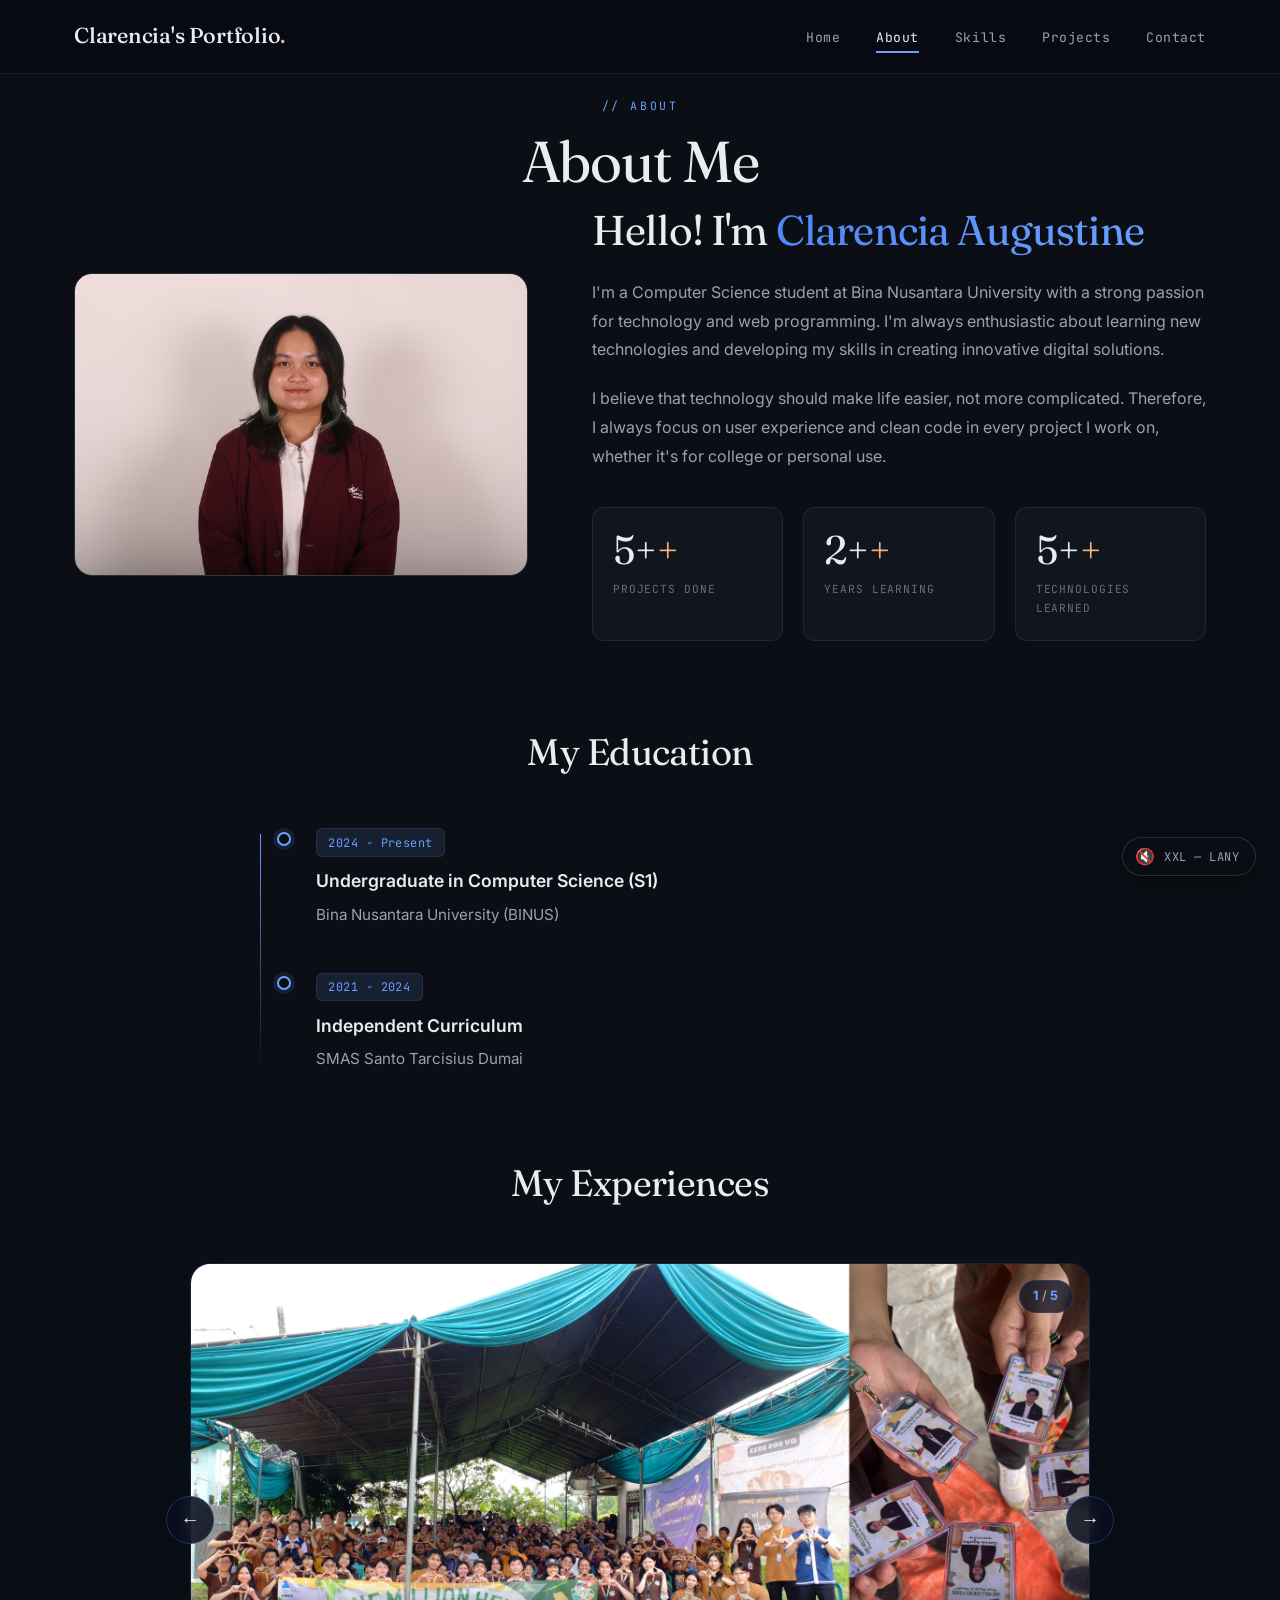
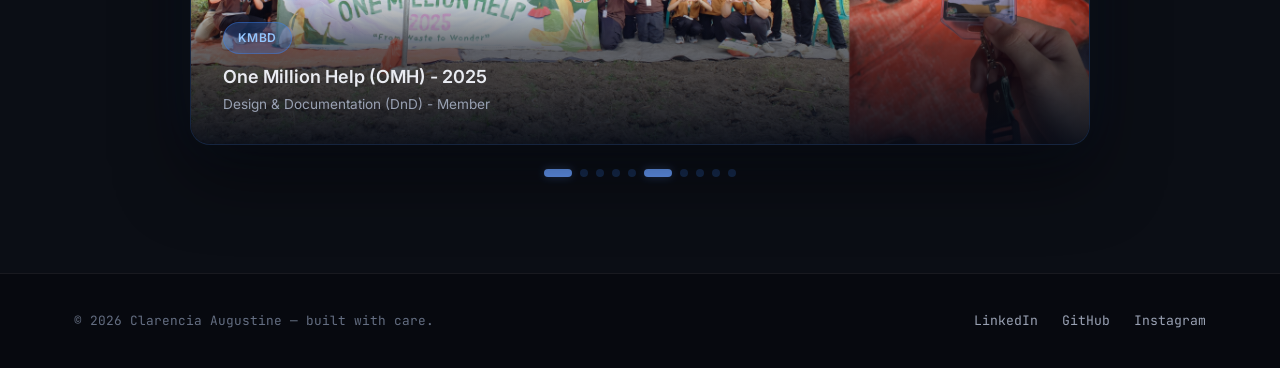
==== about.html @ 0fe4fe39 "first commit: portfolio Clarencia" ====
<!DOCTYPE html>
<html lang="id">
<head>
    <meta charset="UTF-8">
    <meta name="viewport" content="width=device-width, initial-scale=1.0">
    <link rel="preconnect" href="https://fonts.googleapis.com">
    <link rel="preconnect" href="https://fonts.gstatic.com" crossorigin>
    <link href="https://fonts.googleapis.com/css2?family=Fraunces:ital,opsz,wght@0,9..144,300..600;1,9..144,300..500&family=Inter:wght@300;400;500;600;700&family=JetBrains+Mono:wght@400;500;600&display=swap" rel="stylesheet">
    <title>About — Clarencia Augustine</title>
    <link rel="stylesheet" href="style.css">

    <style>
        /* ===== ABOUT HEADING FIX ===== */
        .about-heading {
            font-family: var(--font-display);
            font-weight: 400;
            font-size: clamp(1.4rem, 3vw, 2.2rem);
            letter-spacing: -0.02em;
            line-height: 1.2;
            margin-bottom: 1.5rem;
            color: var(--text-primary);
            white-space: nowrap;
        }
        .about-name-highlight {
            background: var(--gradient-1);
            -webkit-background-clip: text;
            background-clip: text;
            -webkit-text-fill-color: transparent;
        }

        /* ===== ORGANIZATION GALLERY SECTION ===== */
        .org-gallery-section {
            margin-top: 5rem;
        }

        .org-gallery-section .section-title {
            margin-bottom: 1rem;
        }

        .org-gallery-subtitle {
            text-align: center;
            color: var(--text-secondary);
            font-size: 1rem;
            margin-bottom: 3rem;
        }

        /* ===== CAROUSEL WRAPPER ===== */
        .carousel-wrapper {
            position: relative;
            max-width: 900px;
            margin: 0 auto;
        }

        /* ===== MAIN CAROUSEL ===== */
        .carousel-track-container {
            overflow: hidden;
            border-radius: 20px;
            position: relative;
            background: var(--bg-card);
            border: 1px solid rgba(59, 130, 246, 0.15);
            box-shadow: var(--shadow-lg), 0 0 60px rgba(59, 130, 246, 0.08);
        }

        .carousel-track {
            display: flex;
            transition: transform 0.5s cubic-bezier(0.4, 0, 0.2, 1);
            will-change: transform;
        }

        .carousel-slide {
            min-width: 100%;
            position: relative;
        }

        .carousel-slide img {
            width: 100%;
            height: 480px;
            object-fit: cover;
            display: block;
        }

        /* Overlay gradient bawah */
        .slide-overlay {
            position: absolute;
            bottom: 0;
            left: 0;
            right: 0;
            padding: 2.5rem 2rem 1.75rem;
            background: linear-gradient(to top, rgba(5, 10, 21, 0.95) 0%, rgba(5, 10, 21, 0.6) 60%, transparent 100%);
        }

        .slide-org-badge {
            display: inline-flex;
            align-items: center;
            gap: 0.4rem;
            padding: 0.3rem 0.9rem;
            border-radius: 20px;
            font-size: 0.75rem;
            font-weight: 600;
            letter-spacing: 0.05em;
            text-transform: uppercase;
            margin-bottom: 0.6rem;
        }

        .badge-kmbd    { background: rgba(59, 130, 246, 0.25); color: #93c5fd; border: 1px solid rgba(59, 130, 246, 0.4); }
        .badge-bncc    { background: rgba(139, 92, 246, 0.25); color: #c4b5fd; border: 1px solid rgba(139, 92, 246, 0.4); }
        .badge-intern  { background: rgba(16, 185, 129, 0.25); color: #6ee7b7; border: 1px solid rgba(16, 185, 129, 0.4); }

        .slide-caption {
            font-size: 1.125rem;
            font-weight: 600;
            color: var(--text-primary);
            margin: 0;
            line-height: 1.4;
        }

        .slide-caption-sub {
            font-size: 0.85rem;
            color: var(--text-secondary);
            margin-top: 0.25rem;
        }

        /* ===== CAROUSEL ARROWS ===== */
        .carousel-btn {
            position: absolute;
            top: 50%;
            transform: translateY(-50%);
            width: 48px;
            height: 48px;
            border-radius: 50%;
            background: rgba(10, 15, 30, 0.85);
            backdrop-filter: blur(8px);
            border: 1px solid rgba(59, 130, 246, 0.3);
            color: var(--text-primary);
            font-size: 1.2rem;
            cursor: pointer;
            z-index: 10;
            transition: all 0.3s ease;
            display: flex;
            align-items: center;
            justify-content: center;
        }

        .carousel-btn:hover {
            background: var(--accent);
            border-color: var(--accent);
            box-shadow: 0 0 20px var(--accent-glow);
            transform: translateY(-50%) scale(1.1);
        }

        .carousel-btn-prev { left: -24px; }
        .carousel-btn-next { right: -24px; }

        /* ===== COUNTER ===== */
        .carousel-counter {
            position: absolute;
            top: 1rem;
            right: 1rem;
            background: rgba(10, 15, 30, 0.75);
            backdrop-filter: blur(6px);
            border: 1px solid rgba(59, 130, 246, 0.2);
            border-radius: 20px;
            padding: 0.3rem 0.85rem;
            font-size: 0.8rem;
            color: var(--text-secondary);
            z-index: 5;
            font-weight: 500;
        }

        .carousel-counter span {
            color: var(--accent);
            font-weight: 700;
        }

        /* ===== DOTS ===== */
        .carousel-dots {
            display: flex;
            justify-content: center;
            gap: 0.5rem;
            margin-top: 1.5rem;
        }

        .carousel-dot {
            width: 8px;
            height: 8px;
            border-radius: 4px;
            background: rgba(59, 130, 246, 0.25);
            border: none;
            cursor: pointer;
            transition: all 0.3s ease;
        }

        .carousel-dot.active {
            width: 28px;
            background: var(--accent);
            box-shadow: 0 0 10px var(--accent-glow);
        }

        /* ===== THUMBNAIL STRIP ===== */
        .carousel-thumbs {
            display: flex;
            gap: 0.75rem;
            margin-top: 1.25rem;
            overflow-x: auto;
            padding-bottom: 0.5rem;
            scrollbar-width: none;
        }

        .carousel-thumbs::-webkit-scrollbar { display: none; }

        .carousel-thumb {
            flex-shrink: 0;
            width: 80px;
            height: 60px;
            border-radius: 8px;
            overflow: hidden;
            cursor: pointer;
            border: 2px solid transparent;
            transition: all 0.3s ease;
            opacity: 0.5;
        }

        .carousel-thumb img {
            width: 100%;
            height: 100%;
            object-fit: cover;
        }

        .carousel-thumb.active {
            border-color: var(--accent);
            opacity: 1;
            box-shadow: 0 0 12px var(--accent-glow);
        }

        .carousel-thumb:hover {
            opacity: 0.85;
            border-color: rgba(59, 130, 246, 0.5);
        }

        /* Placeholder saat foto belum ada */
        .photo-placeholder {
            width: 100%;
            height: 480px;
            background: var(--bg-card);
            display: flex;
            flex-direction: column;
            align-items: center;
            justify-content: center;
            gap: 1rem;
            color: var(--text-secondary);
        }

        .photo-placeholder-icon {
            font-size: 3rem;
            opacity: 0.4;
        }

        .photo-placeholder p {
            font-size: 0.9rem;
            opacity: 0.5;
        }

        .thumb-placeholder {
            width: 100%;
            height: 100%;
            background: var(--bg-darker);
            display: flex;
            align-items: center;
            justify-content: center;
            font-size: 1.2rem;
            color: var(--text-secondary);
            opacity: 0.5;
        }

        /* ===== RESPONSIVE ===== */
        @media (max-width: 768px) {
            .carousel-slide img,
            .photo-placeholder { height: 300px; }

            .carousel-btn-prev { left: 8px; }
            .carousel-btn-next { right: 8px; }

            .carousel-btn {
                width: 38px;
                height: 38px;
                font-size: 1rem;
            }

            .slide-caption { font-size: 1rem; }

            .carousel-thumb {
                width: 64px;
                height: 48px;
            }
        }

        @media (max-width: 480px) {
            .carousel-slide img,
            .photo-placeholder { height: 240px; }
        }
    </style>
</head>
<body>
    <!-- Navigation -->
    <nav class="navbar">
        <div class="nav-container">
            <div class="logo">
                <span class="logo-text">Clarencia's Portfolio</span>
            </div>
            <ul class="nav-menu">
                <li><a href="index.html" class="nav-link">Home</a></li>
                <li><a href="about.html" class="nav-link active">About</a></li>
                <li><a href="skills.html" class="nav-link">Skills</a></li>
                <li><a href="projects.html" class="nav-link">Projects</a></li>
                <li><a href="contact.html" class="nav-link">Contact</a></li>
            </ul>
            <div class="hamburger">
                <span></span>
                <span></span>
                <span></span>
            </div>
        </div>
    </nav>

    <!-- About Section -->
    <section class="about-section">
        <div class="container">
            <span class="eyebrow eyebrow-center">// about</span>
            <h1 class="page-title fade-in">About Me</h1>

            <div class="about-content">
                <div class="about-image-wrapper fade-in-left">
                    <div class="about-image">
                        <img src="Asset/Clarence.JPG" alt="Clarence Profile Photo" class="profile-photo">
                        <div class="image-glow"></div>
                    </div>
                </div>

                <div class="about-text fade-in-right">
                    <h2 class="about-heading">Hello! I'm <span class="about-name-highlight">Clarencia Augustine</span></h2>
                    <p>I'm a Computer Science student at Bina Nusantara University with a strong passion for technology and web programming.
                        I'm always enthusiastic about learning new technologies and developing my skills in creating innovative digital solutions.</p>

                    <p>I believe that technology should make life easier, not more complicated. Therefore, I always focus on user experience
                        and clean code in every project I work on, whether it's for college or personal use.</p>

                    <div class="about-stats">
                        <div class="stat-item">
                            <div class="stat-number">5+</div>
                            <div class="stat-label">Projects Done</div>
                        </div>
                        <div class="stat-item">
                            <div class="stat-number">2+</div>
                            <div class="stat-label">Years Learning</div>
                        </div>
                        <div class="stat-item">
                            <div class="stat-number">5+</div>
                            <div class="stat-label">Technologies Learned</div>
                        </div>
                    </div>
                </div>
            </div>

            <!-- Education Timeline -->
            <div class="timeline-section">
                <h2 class="section-title">My Education</h2>
                <div class="timeline">
                    <div class="timeline-item slide-up">
                        <div class="timeline-dot"></div>
                        <div class="timeline-content">
                            <span class="timeline-date">2024 - Present</span>
                            <h3>Undergraduate in Computer Science (S1)</h3>
                            <p>Bina Nusantara University (BINUS)</p>
                        </div>
                    </div>
                    <div class="timeline-item slide-up" style="animation-delay: 0.2s;">
                        <div class="timeline-dot"></div>
                        <div class="timeline-content">
                            <span class="timeline-date">2021 - 2024</span>
                            <h3>Independent Curriculum</h3>
                            <p>SMAS Santo Tarcisius Dumai</p>
                        </div>
                    </div>
                </div>
            </div>

            <!-- ===== ORGANIZATION GALLERY ===== -->
            <div class="org-gallery-section slide-up">
                <h2 class="section-title">My Experiences</h2>
                <p class="org-gallery-subtitle"></p>

                <div class="carousel-wrapper">
                    <!-- Main Carousel -->
                    <div class="carousel-track-container">
                        <!-- Counter -->
                        <div class="carousel-counter">
                            <span id="currentSlide">1</span> / <span id="totalSlides">6</span>
                        </div>

                        <div class="carousel-track" id="carouselTrack">

                            <!-- SLIDE 1 - KMBD -->
                            <div class="carousel-slide">
                                <img src="Asset/OMH.png" alt="KMBD - OMH 2025">
                                <div class="slide-overlay">
                                    <div class="slide-org-badge badge-kmbd">KMBD</div>
                                    <p class="slide-caption">One Million Help (OMH) - 2025</p>
                                    <p class="slide-caption-sub">Design & Documentation (DnD) - Member</p>
                                </div>
                            </div>

                            <!-- SLIDE 2 - KMBD -->
                            <div class="carousel-slide">
                                <img src="Asset/Makrab2026.png" alt="KMBD - Makrab 2026">
                                <div class="slide-overlay">
                                    <div class="slide-org-badge badge-kmbd">KMBD</div>
                                    <p class="slide-caption">Malam Keakraban - 2026</p>
                                    <p class="slide-caption-sub">Design & Documentation (DnD) - Member</p>
                                </div>
                            </div>

                            <!-- SLIDE 3 - KMBD -->
                            <div class="carousel-slide">
                                <img src="Asset/Yearbook.png" alt="Yearbook">
                                <div class="slide-overlay">
                                    <div class="slide-org-badge badge-kmbd">KMBD</div>
                                    <p class="slide-caption">Yearbook - 2025</p>
                                    <p class="slide-caption-sub">Design & Documentation (DnD) - Coordinator</p>
                                </div>
                            </div>

                            <!-- SLIDE 4 - BNCC -->
                            <div class="carousel-slide">
                                <img src="Asset/FreshmenPartner.png" alt="Freshmen Partner">
                                <div class="slide-overlay">
                                    <div class="slide-org-badge badge-bncc">BINUS</div>
                                    <p class="slide-caption">Freshmen Partner (FP)</p>
                                    <p class="slide-caption-sub">Sept 2025 - June 2026</p>
                                </div>
                            </div>

                            <!-- SLIDE 5 - Blu Ambassador -->
                            <div class="carousel-slide">
                                <img src="Asset/BluAmbassador.png" alt="Blu Ambassador">
                                <div class="slide-overlay">
                                    <div class="slide-org-badge badge-intern">Ambassador</div>
                                    <p class="slide-caption">Blu Ambassador</p>
                                    <p class="slide-caption-sub">Blu by BCA Digital</p>
                                </div>
                            </div>


                        </div><!-- end carousel-track -->
                    </div><!-- end carousel-track-container -->

                    <!-- Prev / Next buttons -->
                    <button class="carousel-btn carousel-btn-prev" id="prevBtn" aria-label="Previous">&#8592;</button>
                    <button class="carousel-btn carousel-btn-next" id="nextBtn" aria-label="Next">&#8594;</button>

                    <!-- Dots -->
                    <div class="carousel-dots" id="carouselDots"></div>


                </div>
            </div>
            <!-- end org-gallery-section -->

        </div>
    </section>

    <!-- Footer -->
    <footer class="footer">
        <div class="container">
            <p>&copy; 2026 Clarencia Augustine — built with care.</p>
            <div class="social-links">
                <a href="https://www.linkedin.com/in/clarenciaaugustine/" class="social-link">LinkedIn</a>
                <a href="https://github.com/ClarenciaAugustine-code" class="social-link">GitHub</a>
                <a href="https://www.instagram.com/clarenciaaugustinee/" class="social-link">Instagram</a>
            </div>
        </div>
    </footer>

    <script src="script.js"></script>
    <script>
    // ===== CAROUSEL =====
    (function() {
        const track       = document.getElementById('carouselTrack');
        const dotsEl      = document.getElementById('carouselDots');
        const prevBtn     = document.getElementById('prevBtn');
        const nextBtn     = document.getElementById('nextBtn');
        const currentEl   = document.getElementById('currentSlide');
        const totalEl     = document.getElementById('totalSlides');

        const slides      = track.querySelectorAll('.carousel-slide');
        const total       = slides.length;
        let current       = 0;
        let autoTimer     = null;

        totalEl.textContent = total;

        // Data thumbnail tidak dipakai lagi

        // Build dots
        slides.forEach((_, i) => {
            const dot = document.createElement('button');
            dot.className = 'carousel-dot' + (i === 0 ? ' active' : '');
            dot.setAttribute('aria-label', 'Slide ' + (i + 1));
            dot.addEventListener('click', () => goTo(i));
            dotsEl.appendChild(dot);
        });



        function goTo(index) {
            current = (index + total) % total;
            track.style.transform = `translateX(-${current * 100}%)`;
            currentEl.textContent  = current + 1;

            // Update dots
            dotsEl.querySelectorAll('.carousel-dot').forEach((d, i) => {
                d.classList.toggle('active', i === current);
            });

            // Scroll active thumb into view — tidak dipakai

            resetAuto();
        }

        function next() { goTo(current + 1); }
        function prev() { goTo(current - 1); }

        nextBtn.addEventListener('click', next);
        prevBtn.addEventListener('click', prev);

        // Auto-play setiap 4 detik
        function startAuto() { autoTimer = setInterval(next, 4000); }
        function resetAuto()  { clearInterval(autoTimer); startAuto(); }

        startAuto();

        // Pause saat hover
        track.closest('.carousel-track-container').addEventListener('mouseenter', () => clearInterval(autoTimer));
        track.closest('.carousel-track-container').addEventListener('mouseleave', startAuto);

        // Swipe support mobile
        let startX = 0;
        track.addEventListener('touchstart', e => { startX = e.touches[0].clientX; }, { passive: true });
        track.addEventListener('touchend',   e => {
            const diff = startX - e.changedTouches[0].clientX;
            if (Math.abs(diff) > 40) diff > 0 ? next() : prev();
        });

        // Keyboard
        document.addEventListener('keydown', e => {
            if (e.key === 'ArrowLeft')  prev();
            if (e.key === 'ArrowRight') next();
        });
    })();
    </script>
</body>
</html>
---- style.css ----
/* =====================================================================
   Clarencia Augustine — Portfolio
   Design language: Editorial Tech Minimalism
   - Display: Fraunces (serif, used with restraint)
   - Body:    Inter (clean grotesque)
   - Utility: JetBrains Mono (eyebrows, labels, code, figures)
   - Canvas:  deep near-black, hairline rules, azure accent + warm amber
   ===================================================================== */

/* ===== RESET & BASE ===== */
* { margin: 0; padding: 0; box-sizing: border-box; }

:root {
    /* --- legacy names kept so inline styles / JS keep working --- */
    --primary: #4D86F7;
    --primary-light: #6AA0FF;
    --primary-dark: #3D6FE0;
    --accent: #6AA0FF;
    --accent-glow: rgba(106, 160, 255, 0.30);
    --bg-dark: #0B0E15;
    --bg-darker: #07090F;
    --bg-card: #11151E;
    --bg-card-hover: #161C28;
    --text-primary: #EAECF2;
    --text-secondary: #99A1B3;
    --gradient-1: linear-gradient(135deg, #4D86F7 0%, #6AA0FF 100%);
    --gradient-2: linear-gradient(135deg, #0E1320 0%, #161C28 100%);
    --shadow-sm: 0 1px 2px rgba(0, 0, 0, 0.45);
    --shadow-md: 0 10px 30px rgba(0, 0, 0, 0.38);
    --shadow-lg: 0 28px 70px rgba(0, 0, 0, 0.50);
    --shadow-glow: 0 0 40px var(--accent-glow);

    /* --- new semantic tokens --- */
    --accent-strong: #4D86F7;
    --accent-soft: rgba(106, 160, 255, 0.12);
    --warm: #F6B07A;
    --warm-strong: #FF9E64;
    --line: rgba(255, 255, 255, 0.07);
    --line-strong: rgba(255, 255, 255, 0.13);
    --text-faint: #646E82;

    --font-display: 'Fraunces', Georgia, 'Times New Roman', serif;
    --font-body: 'Inter', system-ui, -apple-system, sans-serif;
    --font-mono: 'JetBrains Mono', 'SFMono-Regular', ui-monospace, monospace;

    --maxw: 1180px;
}

html { scroll-behavior: smooth; }

body {
    font-family: var(--font-body);
    background-color: var(--bg-dark);
    color: var(--text-primary);
    line-height: 1.7;
    overflow-x: hidden;
    -webkit-font-smoothing: antialiased;
    text-rendering: optimizeLegibility;
}

::selection { background: rgba(106, 160, 255, 0.28); color: #fff; }

.container {
    max-width: var(--maxw);
    margin: 0 auto;
    padding: 0 24px;
}

a { color: inherit; }

/* keep all main sections above the ambient hero grid */
.hero, .quick-about, .about-section, .skills-section,
.projects-section, .contact-section, .footer { position: relative; z-index: 1; }

/* ===== SHARED TYPE TREATMENTS ===== */
.eyebrow {
    font-family: var(--font-mono);
    font-size: 0.72rem;
    letter-spacing: 0.22em;
    text-transform: uppercase;
    color: var(--accent);
    margin-bottom: 1rem;
    display: block;
}
.eyebrow-center { text-align: center; }

.serif-italic { font-family: var(--font-display); font-style: italic; font-weight: 400; }

/* ===== NAVIGATION ===== */
.navbar {
    position: fixed;
    top: 0;
    width: 100%;
    background: rgba(8, 11, 18, 0.72);
    backdrop-filter: blur(14px) saturate(140%);
    -webkit-backdrop-filter: blur(14px) saturate(140%);
    border-bottom: 1px solid var(--line);
    z-index: 1000;
    transition: background 0.35s ease, border-color 0.35s ease;
}
.navbar.scrolled {
    background: rgba(8, 11, 18, 0.92);
    border-bottom-color: var(--line-strong);
}

.nav-container {
    max-width: var(--maxw);
    margin: 0 auto;
    padding: 1.15rem 24px;
    display: flex;
    justify-content: space-between;
    align-items: center;
}

.logo-text {
    font-family: var(--font-display);
    font-size: 1.35rem;
    font-weight: 500;
    letter-spacing: -0.01em;
    color: var(--text-primary);
    -webkit-text-fill-color: var(--text-primary);
}
.logo-text::after {
    content: '.';
    color: var(--warm);
    -webkit-text-fill-color: var(--warm);
}

.nav-menu {
    display: flex;
    gap: 2.25rem;
    list-style: none;
}

.nav-link {
    font-family: var(--font-mono);
    font-size: 0.82rem;
    letter-spacing: 0.04em;
    color: var(--text-secondary);
    text-decoration: none;
    transition: color 0.25s ease;
    position: relative;
    padding: 0.4rem 0;
}
.nav-link::after {
    content: '';
    position: absolute;
    bottom: 0;
    left: 0;
    width: 0;
    height: 1.5px;
    background: var(--accent);
    transition: width 0.3s ease;
}
.nav-link:hover, .nav-link.active { color: var(--text-primary); }
.nav-link:hover::after, .nav-link.active::after { width: 100%; }

.hamburger {
    display: none;
    flex-direction: column;
    cursor: pointer;
    gap: 5px;
    padding: 4px;
}
.hamburger span {
    width: 24px;
    height: 2px;
    background: var(--text-primary);
    border-radius: 2px;
    transition: all 0.3s ease;
}
.hamburger.active span:nth-child(1) { transform: translateY(7px) rotate(45deg); }
.hamburger.active span:nth-child(2) { opacity: 0; }
.hamburger.active span:nth-child(3) { transform: translateY(-7px) rotate(-45deg); }

/* ===== HERO ===== */
.hero {
    min-height: 100vh;
    display: flex;
    align-items: center;
    overflow: hidden;
    padding: 130px 24px 70px;
    background:
        radial-gradient(900px 520px at 78% -8%, rgba(106, 160, 255, 0.12), transparent 60%),
        radial-gradient(700px 460px at 8% 110%, rgba(255, 158, 100, 0.06), transparent 60%),
        var(--bg-dark);
}
/* faint blueprint grid behind hero content */
.hero::before {
    content: '';
    position: absolute;
    inset: 0;
    background-image:
        linear-gradient(var(--line) 1px, transparent 1px),
        linear-gradient(90deg, var(--line) 1px, transparent 1px);
    background-size: 58px 58px;
    -webkit-mask-image: radial-gradient(125% 85% at 50% 0%, #000 0%, transparent 72%);
    mask-image: radial-gradient(125% 85% at 50% 0%, #000 0%, transparent 72%);
    opacity: 0.65;
    z-index: 0;
}

.hero-container {
    max-width: var(--maxw);
    margin: 0 auto;
    display: grid;
    grid-template-columns: 1.05fr 0.95fr;
    gap: 4.5rem;
    align-items: center;
    position: relative;
    z-index: 2;
    width: 100%;
}

.hero-title {
    font-family: var(--font-display);
    font-optical-sizing: auto;
    font-size: clamp(3rem, 7.5vw, 5.6rem);
    font-weight: 400;
    line-height: 0.98;
    letter-spacing: -0.025em;
    margin-bottom: 1.25rem;
}

/* legacy gradient text kept for other pages (about heading) */
.gradient-text {
    background: var(--gradient-1);
    -webkit-background-clip: text;
    background-clip: text;
    -webkit-text-fill-color: transparent;
}

.hero-role {
    font-family: var(--font-mono);
    font-size: clamp(0.95rem, 2vw, 1.15rem);
    color: var(--text-primary);
    margin-bottom: 1.5rem;
    min-height: 1.6em;
}
.hero-role .prompt { color: var(--accent); margin-right: 0.5rem; }
.hero-role .typed { border-right: 2px solid var(--warm); padding-right: 3px; }

.hero-subtitle {
    font-size: 1.1rem;
    color: var(--text-secondary);
    margin-bottom: 2.25rem;
    max-width: 46ch;
    line-height: 1.7;
}

.hero-buttons { display: flex; gap: 1rem; flex-wrap: wrap; }

/* ===== BUTTONS ===== */
.btn {
    font-family: var(--font-body);
    font-size: 0.92rem;
    padding: 0.85rem 1.6rem;
    border-radius: 10px;
    text-decoration: none;
    font-weight: 600;
    letter-spacing: 0.01em;
    transition: transform 0.25s ease, box-shadow 0.25s ease, background 0.25s ease, border-color 0.25s ease;
    display: inline-flex;
    align-items: center;
    gap: 0.55rem;
    cursor: pointer;
    border: 1px solid transparent;
    line-height: 1;
}
.btn-primary {
    background: var(--accent);
    color: #071120;
    box-shadow: 0 10px 30px -8px var(--accent-glow);
}
.btn-primary:hover {
    transform: translateY(-2px);
    box-shadow: 0 16px 40px -8px var(--accent-glow);
    background: var(--primary-light);
}
.btn-secondary {
    background: transparent;
    color: var(--text-primary);
    border-color: var(--line-strong);
}
.btn-secondary:hover {
    border-color: var(--accent);
    background: var(--accent-soft);
    transform: translateY(-2px);
}

/* ===== HERO CODE CARD ===== */
.hero-image { position: relative; }

.floating-card {
    background: linear-gradient(180deg, #10141D 0%, #0C0F17 100%);
    border: 1px solid var(--line-strong);
    border-radius: 16px;
    padding: 0;
    box-shadow: var(--shadow-lg);
    position: relative;
    overflow: hidden;
}
.card-glow {
    position: absolute;
    top: -40%;
    right: -30%;
    width: 120%;
    height: 120%;
    background: radial-gradient(circle at 30% 25%, rgba(106, 160, 255, 0.18), transparent 60%);
    z-index: 0;
    pointer-events: none;
}

/* window chrome */
.code-window-bar {
    display: flex;
    align-items: center;
    gap: 0.5rem;
    padding: 0.9rem 1.15rem;
    border-bottom: 1px solid var(--line);
    position: relative;
    z-index: 2;
}
.code-dots { display: flex; gap: 0.45rem; }
.code-dots span {
    width: 11px; height: 11px; border-radius: 50%;
    background: var(--line-strong);
}
.code-dots span:nth-child(1) { background: #FF5F57; opacity: 0.85; }
.code-dots span:nth-child(2) { background: #FEBC2E; opacity: 0.85; }
.code-dots span:nth-child(3) { background: #28C840; opacity: 0.85; }
.code-filename {
    font-family: var(--font-mono);
    font-size: 0.74rem;
    color: var(--text-faint);
    margin-left: 0.4rem;
}

.code-snippet {
    font-family: var(--font-mono);
    font-size: 0.86rem;
    line-height: 1.95;
    position: relative;
    z-index: 2;
    padding: 1.4rem 1.5rem 1.6rem;
    counter-reset: line;
}
.code-line { margin: 0; white-space: pre-wrap; }
.code-keyword  { color: #C792EA; }
.code-property { color: var(--accent); }
.code-string   { color: var(--warm); }
.code-punc     { color: var(--text-faint); }

/* background animation particles retired in favour of the grid */
.bg-animation { display: none; }

/* ===== SECTION HEADINGS ===== */
.quick-about, .about-section, .skills-section,
.projects-section, .contact-section { padding: 96px 24px; }

.page-title {
    font-family: var(--font-display);
    font-weight: 400;
    font-size: clamp(2.4rem, 5.5vw, 3.6rem);
    letter-spacing: -0.02em;
    line-height: 1.05;
    text-align: center;
    margin-bottom: 0.85rem;
}

.page-subtitle {
    text-align: center;
    color: var(--text-secondary);
    font-size: 1.05rem;
    margin-bottom: 3.5rem;
    max-width: 52ch;
    margin-left: auto;
    margin-right: auto;
}

.section-title {
    font-family: var(--font-display);
    font-weight: 400;
    font-size: clamp(1.7rem, 3.5vw, 2.3rem);
    letter-spacing: -0.015em;
    text-align: center;
    margin-bottom: 2.75rem;
}

/* ===== QUICK ABOUT CARDS ===== */
.about-grid {
    display: grid;
    grid-template-columns: repeat(auto-fit, minmax(280px, 1fr));
    gap: 1.5rem;
    margin-top: 2.5rem;
}
.about-card {
    background: var(--bg-card);
    padding: 2.25rem 2rem;
    border-radius: 14px;
    transition: transform 0.3s ease, border-color 0.3s ease, background 0.3s ease;
    border: 1px solid var(--line);
    position: relative;
}
.about-card::before {
    content: '';
    position: absolute;
    inset: 0;
    border-radius: 14px;
    padding: 1px;
    background: linear-gradient(180deg, rgba(106,160,255,0.4), transparent 55%);
    -webkit-mask: linear-gradient(#000 0 0) content-box, linear-gradient(#000 0 0);
    -webkit-mask-composite: xor;
    mask-composite: exclude;
    opacity: 0;
    transition: opacity 0.3s ease;
    pointer-events: none;
}
.about-card:hover {
    transform: translateY(-6px);
    background: var(--bg-card-hover);
    border-color: transparent;
}
.about-card:hover::before { opacity: 1; }
.card-icon { font-size: 1.85rem; margin-bottom: 1.1rem; opacity: 0.92; }
.about-card h3 {
    font-size: 1.18rem;
    font-weight: 600;
    letter-spacing: -0.01em;
    margin-bottom: 0.65rem;
    color: var(--text-primary);
}
.about-card p { color: var(--text-secondary); line-height: 1.65; font-size: 0.95rem; }

/* ===== ABOUT CONTENT ===== */
.about-content {
    display: grid;
    grid-template-columns: 0.85fr 1.15fr;
    gap: 4rem;
    align-items: center;
    margin-bottom: 5rem;
    margin-top: 1rem;
}
.about-image-wrapper { position: relative; }
.about-image { position: relative; border-radius: 18px; overflow: hidden; }
.profile-photo {
    width: 100%;
    height: 100%;
    object-fit: cover;
    border-radius: 18px;
    border: 1px solid var(--line-strong);
    box-shadow: var(--shadow-lg);
    transition: transform 0.4s ease;
    display: block;
}
.profile-photo:hover { transform: scale(1.03); }
.image-placeholder {
    background: var(--bg-card);
    aspect-ratio: 4/5;
    display: flex; align-items: center; justify-content: center;
    border-radius: 18px;
    border: 1px solid var(--line-strong);
}
.avatar-icon { font-size: 7rem; }
.image-glow {
    position: absolute;
    top: 50%; left: 50%;
    transform: translate(-50%, -50%);
    width: 115%; height: 115%;
    background: radial-gradient(circle, var(--accent-glow) 0%, transparent 68%);
    z-index: -1;
    animation: pulse 4s ease-in-out infinite;
}
.about-text h2 {
    font-family: var(--font-display);
    font-weight: 400;
    font-size: clamp(1.8rem, 4vw, 2.6rem);
    letter-spacing: -0.02em;
    line-height: 1.1;
    margin-bottom: 1.5rem;
}
.about-text p {
    color: var(--text-secondary);
    margin-bottom: 1.25rem;
    line-height: 1.8;
}

.about-stats {
    display: grid;
    grid-template-columns: repeat(3, 1fr);
    gap: 1.25rem;
    margin-top: 2.25rem;
}
.stat-item {
    text-align: left;
    padding: 1.4rem 1.25rem;
    background: var(--bg-card);
    border-radius: 12px;
    border: 1px solid var(--line);
    transition: transform 0.3s ease, border-color 0.3s ease;
}
.stat-item:hover { border-color: var(--line-strong); transform: translateY(-4px); }
.stat-number {
    font-family: var(--font-display);
    font-size: clamp(1.9rem, 4vw, 2.5rem);
    font-weight: 400;
    line-height: 1;
    color: var(--text-primary);
    -webkit-text-fill-color: var(--text-primary);
    background: none;
}
.stat-number::after { content: '+'; color: var(--warm); -webkit-text-fill-color: var(--warm); }
.stat-label {
    font-family: var(--font-mono);
    color: var(--text-faint);
    font-size: 0.7rem;
    letter-spacing: 0.08em;
    text-transform: uppercase;
    margin-top: 0.6rem;
}

/* ===== TIMELINE ===== */
.timeline-section { margin-top: 5rem; }
.timeline {
    position: relative;
    max-width: 760px;
    margin: 0 auto;
    padding-left: 1.5rem;
}
.timeline::before {
    content: '';
    position: absolute;
    left: 0; top: 6px;
    height: calc(100% - 6px);
    width: 1px;
    background: linear-gradient(180deg, var(--accent), transparent);
}
.timeline-item { position: relative; margin-bottom: 2.75rem; padding-left: 2rem; }
.timeline-item:last-child { margin-bottom: 0; }
.timeline-dot {
    position: absolute;
    left: -0.45rem; top: 4px;
    width: 0.9rem; height: 0.9rem;
    background: var(--bg-dark);
    border: 2px solid var(--accent);
    border-radius: 50%;
    box-shadow: 0 0 0 4px rgba(106,160,255,0.12);
}
.timeline-date {
    display: inline-block;
    font-family: var(--font-mono);
    font-size: 0.74rem;
    letter-spacing: 0.04em;
    padding: 0.2rem 0.7rem;
    background: var(--accent-soft);
    border: 1px solid var(--line);
    border-radius: 6px;
    color: var(--accent);
    margin-bottom: 0.6rem;
}
.timeline-content h3 { font-size: 1.1rem; font-weight: 600; margin-bottom: 0.35rem; }
.timeline-content p { color: var(--text-secondary); font-size: 0.95rem; }

/* ===== SKILLS ===== */
.skills-grid {
    display: grid;
    grid-template-columns: repeat(auto-fit, minmax(320px, 1fr));
    gap: 1.5rem;
}
.skill-category {
    background: var(--bg-card);
    padding: 2.25rem;
    border-radius: 16px;
    border: 1px solid var(--line);
    transition: transform 0.3s ease, border-color 0.3s ease;
}
.skill-category:hover { border-color: var(--line-strong); transform: translateY(-5px); }
.category-icon { font-size: 1.9rem; margin-bottom: 0.9rem; }
.skill-category h2 {
    font-size: 1.25rem;
    font-weight: 600;
    letter-spacing: -0.01em;
    margin-bottom: 1.75rem;
}
.skills-list { display: flex; flex-direction: column; gap: 1.4rem; }
.skill-item { margin-bottom: 0; }
.skill-info { display: flex; justify-content: space-between; margin-bottom: 0.55rem; align-items: baseline; }
.skill-name { font-weight: 500; font-size: 0.95rem; }
.skill-percent { font-family: var(--font-mono); color: var(--accent); font-size: 0.8rem; }
.skill-bar {
    height: 6px;
    background: rgba(255,255,255,0.05);
    border-radius: 10px;
    overflow: hidden;
}
.skill-progress {
    height: 100%;
    background: linear-gradient(90deg, var(--accent-strong), var(--accent));
    border-radius: 10px;
    transform-origin: left;
}

/* ===== TOOLS ===== */
.tools { margin-top: 5rem; }
.tools-icons {
    display: flex;
    flex-wrap: wrap;
    justify-content: center;
    gap: 1.25rem;
}
.tools-icon { flex: 0 0 auto; }
.icon-wrapper {
    width: 116px; height: 116px;
    background: var(--bg-card);
    border: 1px solid var(--line);
    border-radius: 16px;
    display: flex;
    flex-direction: column;
    align-items: center;
    justify-content: center;
    gap: 0.6rem;
    padding: 1rem;
    transition: transform 0.3s ease, border-color 0.3s ease, background 0.3s ease;
    cursor: default;
}
.icon-wrapper:hover {
    border-color: var(--line-strong);
    background: var(--bg-card-hover);
    transform: translateY(-6px);
}
.tools-logo { width: 44px; height: 44px; object-fit: contain; transition: transform 0.3s ease; }
.icon-wrapper:hover .tools-logo { transform: scale(1.08); }
.tools-name { font-family: var(--font-mono); font-size: 0.74rem; color: var(--text-secondary); text-align: center; }

/* ===== PROJECTS ===== */
.project-filters {
    display: flex;
    justify-content: center;
    gap: 0.6rem;
    margin-bottom: 3rem;
    flex-wrap: wrap;
}
.filter-btn {
    font-family: var(--font-mono);
    font-size: 0.8rem;
    letter-spacing: 0.03em;
    padding: 0.6rem 1.2rem;
    background: transparent;
    border: 1px solid var(--line-strong);
    color: var(--text-secondary);
    border-radius: 8px;
    cursor: pointer;
    transition: all 0.25s ease;
}
.filter-btn:hover { color: var(--text-primary); border-color: var(--accent); }
.filter-btn.active {
    background: var(--accent);
    color: #071120;
    border-color: var(--accent);
}

.projects-grid {
    display: grid;
    grid-template-columns: repeat(auto-fill, minmax(330px, 1fr));
    gap: 1.75rem;
}
.project-card {
    background: var(--bg-card);
    border-radius: 16px;
    overflow: hidden;
    border: 1px solid var(--line);
    transition: transform 0.35s ease, border-color 0.35s ease, box-shadow 0.35s ease;
    animation: fadeIn 0.5s ease-out forwards;
}
.project-card.hide { display: none; }
.project-card:hover {
    transform: translateY(-8px);
    border-color: var(--line-strong);
    box-shadow: var(--shadow-md);
}
.project-image { position: relative; height: 230px; overflow: hidden; }
.project-image img { transition: transform 0.5s ease; }
.project-card:hover .project-image img { transform: scale(1.05); }
.project-placeholder {
    width: 100%; height: 100%;
    background: var(--gradient-2);
    display: flex; align-items: center; justify-content: center;
}
.project-icon { font-size: 3.25rem; opacity: 0.8; }
.project-overlay {
    position: absolute;
    inset: 0;
    background: linear-gradient(180deg, rgba(7,9,15,0.15), rgba(7,9,15,0.82));
    display: flex;
    align-items: flex-end;
    justify-content: flex-start;
    padding: 1.5rem;
    opacity: 0;
    transition: opacity 0.35s ease;
}
.project-card:hover .project-overlay { opacity: 1; }
.project-link {
    font-family: var(--font-mono);
    color: #fff;
    text-decoration: none;
    font-weight: 500;
    font-size: 0.9rem;
    border-bottom: 1.5px solid var(--accent);
    padding-bottom: 2px;
}
.project-content { padding: 1.5rem 1.6rem 1.7rem; }
.project-title { font-size: 1.2rem; font-weight: 600; letter-spacing: -0.01em; margin-bottom: 0.6rem; }
.project-description { color: var(--text-secondary); margin-bottom: 1.1rem; line-height: 1.6; font-size: 0.92rem; }
.project-tags { display: flex; flex-wrap: wrap; gap: 0.45rem; }
.tag {
    font-family: var(--font-mono);
    padding: 0.25rem 0.7rem;
    background: var(--accent-soft);
    color: var(--accent);
    border-radius: 6px;
    font-size: 0.72rem;
    border: 1px solid var(--line);
}
.tagline {
    font-family: var(--font-mono);
    padding: 0.25rem 0.7rem;
    background: rgba(246, 176, 122, 0.12);
    color: var(--warm);
    border-radius: 6px;
    font-size: 0.72rem;
    border: 1px solid rgba(246, 176, 122, 0.22);
}

/* ===== CONTACT ===== */
.contact-wrapper {
    display: grid;
    grid-template-columns: 0.9fr 1.1fr;
    gap: 3rem;
    align-items: start;
}
.contact-info { display: flex; flex-direction: column; gap: 1rem; }
.contact-info-card {
    background: var(--bg-card);
    padding: 1.4rem 1.5rem;
    border-radius: 12px;
    border: 1px solid var(--line);
    transition: transform 0.3s ease, border-color 0.3s ease;
}
.contact-info-card:hover { border-color: var(--line-strong); transform: translateX(6px); }
.info-icon { font-size: 1.5rem; margin-bottom: 0.5rem; }
.contact-info-card h3 {
    font-family: var(--font-mono);
    font-size: 0.74rem;
    letter-spacing: 0.1em;
    text-transform: uppercase;
    color: var(--text-faint);
    margin-bottom: 0.4rem;
}
.contact-info-card p { color: var(--text-primary); font-size: 0.95rem; }
.social-icons { display: flex; gap: 1rem; margin-top: 0.6rem; flex-wrap: wrap; }
.social-icon {
    font-family: var(--font-mono);
    font-size: 0.82rem;
    color: var(--accent);
    text-decoration: none;
    transition: color 0.25s ease, transform 0.25s ease;
}
.social-icon:hover { color: var(--primary-light); transform: translateY(-2px); }

.contact-form-wrapper {
    background: var(--bg-card);
    padding: 2.5rem;
    border-radius: 18px;
    border: 1px solid var(--line);
}
.contact-form { display: flex; flex-direction: column; gap: 1.35rem; }
.form-group { display: flex; flex-direction: column; gap: 0.5rem; }
.form-group label {
    font-family: var(--font-mono);
    font-size: 0.74rem;
    letter-spacing: 0.06em;
    text-transform: uppercase;
    color: var(--text-secondary);
}
.form-group input, .form-group textarea {
    padding: 0.85rem 1rem;
    background: var(--bg-darker);
    border: 1px solid var(--line-strong);
    border-radius: 10px;
    color: var(--text-primary);
    font-family: var(--font-body);
    font-size: 0.95rem;
    transition: border-color 0.25s ease, box-shadow 0.25s ease;
}
.form-group input::placeholder, .form-group textarea::placeholder { color: var(--text-faint); }
.form-group input:focus, .form-group textarea:focus {
    outline: none;
    border-color: var(--accent);
    box-shadow: 0 0 0 3px var(--accent-soft);
}
.form-group textarea { resize: vertical; min-height: 120px; }
.btn-full { width: 100%; justify-content: center; }
.btn-arrow { transition: transform 0.3s ease; display: inline-block; }
.btn:hover .btn-arrow { transform: translateX(4px); }

.form-success { display: none; text-align: center; padding: 2rem; animation: fadeIn 0.5s ease-out; }
.form-success.show { display: block; }
.success-icon {
    width: 56px; height: 56px;
    background: var(--accent);
    color: #071120;
    border-radius: 50%;
    display: flex; align-items: center; justify-content: center;
    margin: 0 auto 1rem;
    font-size: 1.75rem;
    animation: scaleIn 0.4s ease-out;
}
.form-success h3 { font-size: 1.25rem; margin-bottom: 0.4rem; }
.form-success p { color: var(--text-secondary); }

/* ===== FOOTER ===== */
.footer {
    background: var(--bg-darker);
    padding: 2.25rem 24px;
    border-top: 1px solid var(--line);
}
.footer .container {
    display: flex;
    justify-content: space-between;
    align-items: center;
    flex-wrap: wrap;
    gap: 1rem;
}
.footer p { font-family: var(--font-mono); font-size: 0.8rem; color: var(--text-faint); }
.social-links { display: flex; gap: 1.5rem; }
.social-link {
    font-family: var(--font-mono);
    font-size: 0.82rem;
    color: var(--text-secondary);
    text-decoration: none;
    transition: color 0.25s ease, transform 0.25s ease;
}
.social-link:hover { color: var(--accent); transform: translateY(-2px); }

/* ===== ANIMATIONS ===== */
@keyframes fadeIn { from { opacity: 0; } to { opacity: 1; } }
@keyframes fadeInUp { from { opacity: 0; transform: translateY(24px); } to { opacity: 1; transform: translateY(0); } }
@keyframes fadeInLeft { from { opacity: 0; transform: translateX(-30px); } to { opacity: 1; transform: translateX(0); } }
@keyframes fadeInRight { from { opacity: 0; transform: translateX(30px); } to { opacity: 1; transform: translateX(0); } }
@keyframes slideUp { from { opacity: 0; transform: translateY(28px); } to { opacity: 1; transform: translateY(0); } }
@keyframes pulse {
    0%, 100% { opacity: 0.35; transform: translate(-50%, -50%) scale(1); }
    50% { opacity: 0.55; transform: translate(-50%, -50%) scale(1.06); }
}
@keyframes progressAnimation { from { transform: scaleX(0); } to { transform: scaleX(1); } }
@keyframes scaleIn { from { transform: scale(0); } to { transform: scale(1); } }

.fade-in { animation: fadeIn 1s ease-out forwards; }
.fade-in-up { animation: fadeInUp 0.9s ease-out forwards; }
.fade-in-left { animation: fadeInLeft 0.9s ease-out forwards; }
.fade-in-right { animation: fadeInRight 0.9s ease-out forwards; }
.slide-up { animation: slideUp 0.8s ease-out forwards; }

/* ===== CERTIFICATE MODAL ===== */
.modal {
    display: none;
    position: fixed;
    z-index: 2000;
    inset: 0;
    width: 100%; height: 100%;
    background-color: rgba(5, 7, 12, 0.85);
    backdrop-filter: blur(6px);
    animation: fadeIn 0.3s ease;
}
.modal.show { display: flex; align-items: center; justify-content: center; }
.modal-content {
    background: var(--bg-card);
    border-radius: 18px;
    max-width: 900px;
    width: 90%;
    max-height: 90vh;
    overflow-y: auto;
    position: relative;
    animation: slideUp 0.4s ease;
    border: 1px solid var(--line-strong);
}
.modal-header {
    padding: 1.75rem 2rem;
    border-bottom: 1px solid var(--line);
    display: flex;
    justify-content: space-between;
    align-items: center;
}
.modal-header h2 {
    font-family: var(--font-display);
    font-weight: 400;
    font-size: 1.65rem;
    color: var(--text-primary);
    -webkit-text-fill-color: var(--text-primary);
    background: none;
}
.close-btn {
    width: 38px; height: 38px;
    border-radius: 50%;
    background: rgba(255,255,255,0.06);
    border: 1px solid var(--line);
    color: var(--text-primary);
    font-size: 1.4rem;
    cursor: pointer;
    transition: all 0.3s ease;
    display: flex; align-items: center; justify-content: center;
}
.close-btn:hover { background: var(--accent); color: #071120; transform: rotate(90deg); }
.modal-body { padding: 2rem; }
.certificate-image { width: 100%; border-radius: 12px; margin-bottom: 2rem; box-shadow: var(--shadow-lg); }
.certificate-details { display: grid; gap: 1.35rem; }
.detail-item { display: flex; gap: 1rem; align-items: flex-start; }
.detail-icon { font-size: 1.3rem; min-width: 28px; }
.detail-content h3 {
    font-family: var(--font-mono);
    font-size: 0.74rem;
    letter-spacing: 0.08em;
    text-transform: uppercase;
    color: var(--text-faint);
    margin-bottom: 0.35rem;
}
.detail-content p { font-size: 1rem; color: var(--text-primary); line-height: 1.6; }
.certificate-skills { display: flex; flex-wrap: wrap; gap: 0.5rem; margin-top: 0.5rem; }
.certificate-card { cursor: pointer; }
.certificate-card .project-overlay { cursor: pointer; }
.modal-content::-webkit-scrollbar { width: 8px; }
.modal-content::-webkit-scrollbar-track { background: var(--bg-darker); border-radius: 10px; }
.modal-content::-webkit-scrollbar-thumb { background: var(--line-strong); border-radius: 10px; }
.modal-content::-webkit-scrollbar-thumb:hover { background: var(--accent); }

/* ===== FOCUS VISIBLE (a11y) ===== */
a:focus-visible, button:focus-visible,
input:focus-visible, textarea:focus-visible, .filter-btn:focus-visible {
    outline: 2px solid var(--accent);
    outline-offset: 3px;
    border-radius: 6px;
}

/* ===== RESPONSIVE ===== */
@media (max-width: 968px) {
    .hero { padding-top: 120px; }
    .hero-container { grid-template-columns: 1fr; gap: 3rem; }
    .hero-image { max-width: 460px; }
    .hero-subtitle { max-width: none; }
    .about-content { grid-template-columns: 1fr; gap: 2.5rem; }
    .about-image-wrapper { max-width: 360px; margin: 0 auto; }
    .contact-wrapper { grid-template-columns: 1fr; gap: 2rem; }
}

@media (max-width: 768px) {
    .nav-menu {
        position: fixed;
        top: 0;
        right: -100%;
        flex-direction: column;
        background: rgba(8, 11, 18, 0.98);
        backdrop-filter: blur(14px);
        width: 72%;
        max-width: 320px;
        height: 100vh;
        padding: 6rem 2rem 2rem;
        gap: 1.75rem;
        transition: right 0.35s cubic-bezier(0.4, 0, 0.2, 1);
        border-left: 1px solid var(--line-strong);
        z-index: 999;
    }
    .nav-menu.active { right: 0; }
    .nav-menu .nav-link { font-size: 1rem; }
    .hamburger { display: flex; z-index: 1001; }
    .about-stats { grid-template-columns: repeat(3, 1fr); gap: 0.75rem; }
    .stat-item { padding: 1rem 0.85rem; }
    .quick-about, .about-section, .skills-section,
    .projects-section, .contact-section { padding: 72px 20px; }
    .contact-form-wrapper { padding: 1.75rem; }
}

@media (max-width: 480px) {
    .container { padding: 0 18px; }
    .about-stats { grid-template-columns: 1fr; }
    .projects-grid { grid-template-columns: 1fr; }
    .skills-grid { grid-template-columns: 1fr; }
    .footer .container { flex-direction: column; text-align: center; }
}

/* ===== MUSIC PLAYER ===== */
#musicBtn {
    position: fixed;
    bottom: 1.5rem;
    right: 1.5rem;
    z-index: 9000;
    display: flex;
    align-items: center;
    gap: 0.55rem;
    padding: 0.65rem 1rem 0.65rem 0.75rem;
    background: rgba(11, 14, 21, 0.82);
    backdrop-filter: blur(12px);
    -webkit-backdrop-filter: blur(12px);
    border: 1px solid var(--line-strong);
    border-radius: 999px;
    color: var(--text-secondary);
    font-family: var(--font-mono);
    font-size: 0.75rem;
    cursor: pointer;
    transition: all 0.3s ease;
    box-shadow: 0 4px 24px rgba(0,0,0,0.4);
    white-space: nowrap;
}

#musicBtn:hover {
    border-color: var(--accent);
    color: var(--text-primary);
    box-shadow: 0 4px 32px var(--accent-glow);
    transform: translateY(-2px);
}

#musicBtn.music-unmuted {
    border-color: var(--accent);
    color: var(--text-primary);
    background: rgba(11, 14, 21, 0.92);
}

/* pulse ring saat lagu nyala */
#musicBtn.music-unmuted::before {
    content: '';
    position: absolute;
    inset: -4px;
    border-radius: 999px;
    border: 1.5px solid var(--accent);
    opacity: 0;
    animation: musicPulse 2s ease-out infinite;
}

@keyframes musicPulse {
    0%   { transform: scale(1);    opacity: 0.6; }
    100% { transform: scale(1.12); opacity: 0; }
}

.music-icon { font-size: 1rem; line-height: 1; }

.music-label {
    letter-spacing: 0.04em;
    max-width: 120px;
    overflow: hidden;
    text-overflow: ellipsis;
}

/* ===== REDUCED MOTION ===== */
@media (prefers-reduced-motion: reduce) {
    *, *::before, *::after {
        animation-duration: 0.001ms !important;
        animation-iteration-count: 1 !important;
        transition-duration: 0.01ms !important;
        scroll-behavior: auto !important;
    }
    .image-glow, .card-glow { animation: none !important; }
    .hero-role .typed { border-right: none; }
}
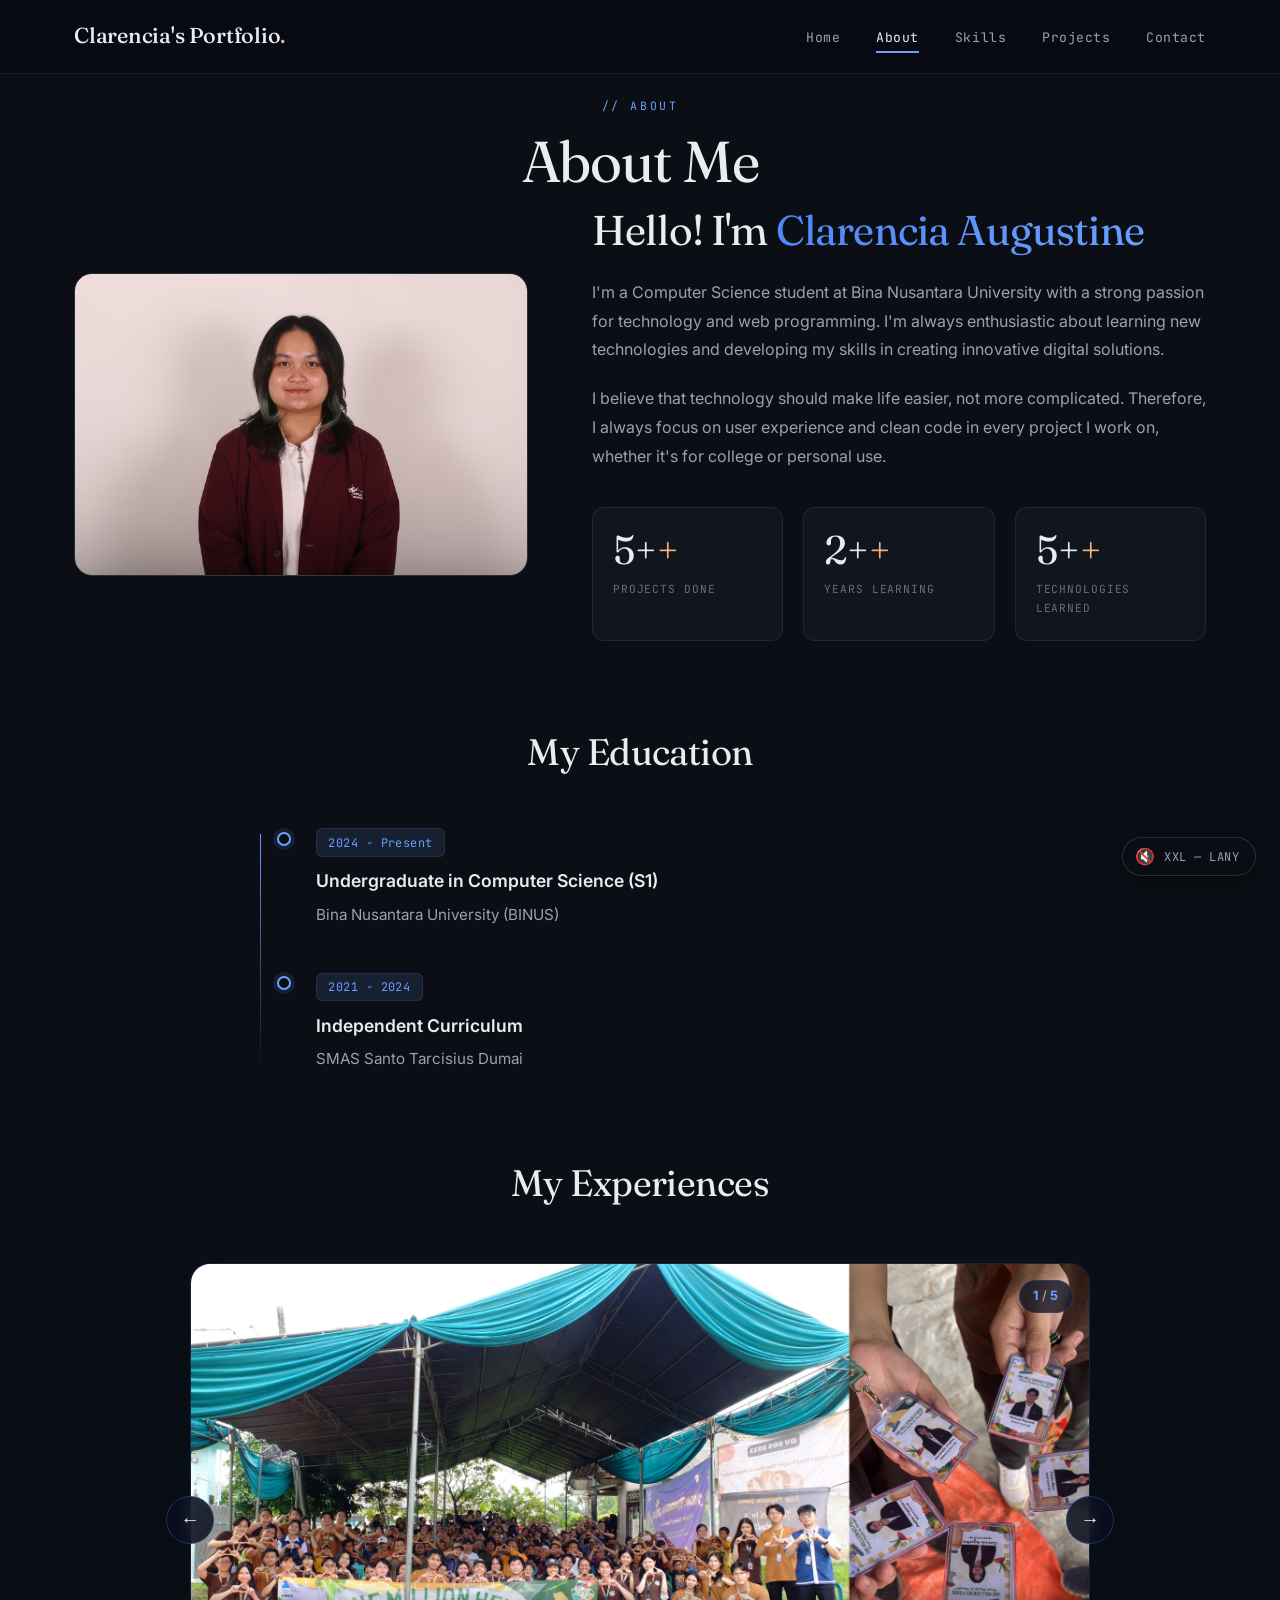
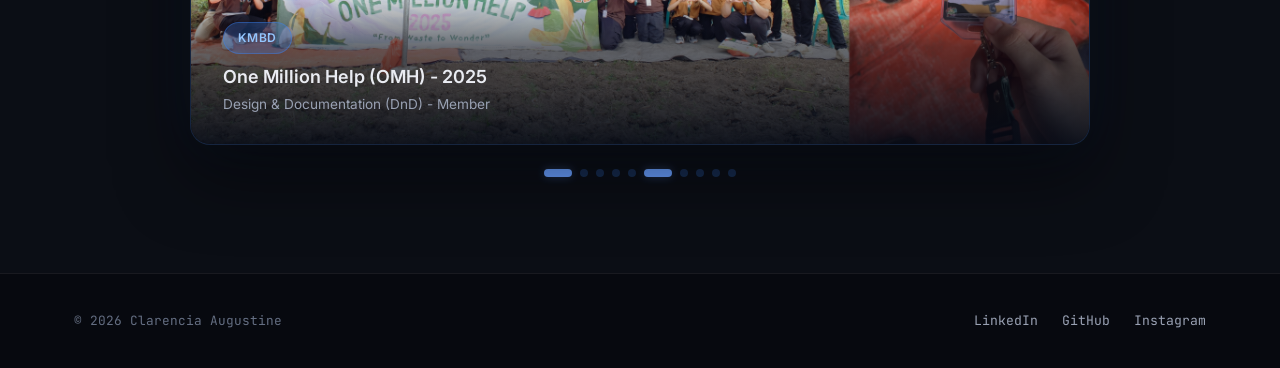
==== commit 31ee13f3: "Update about.html" ====
--- a/about.html
+++ b/about.html
@@ -471,7 +471,7 @@
     <!-- Footer -->
     <footer class="footer">
         <div class="container">
-            <p>&copy; 2026 Clarencia Augustine — built with care.</p>
+            <p>&copy; 2026 Clarencia Augustine</p>
             <div class="social-links">
                 <a href="https://www.linkedin.com/in/clarenciaaugustine/" class="social-link">LinkedIn</a>
                 <a href="https://github.com/ClarenciaAugustine-code" class="social-link">GitHub</a>
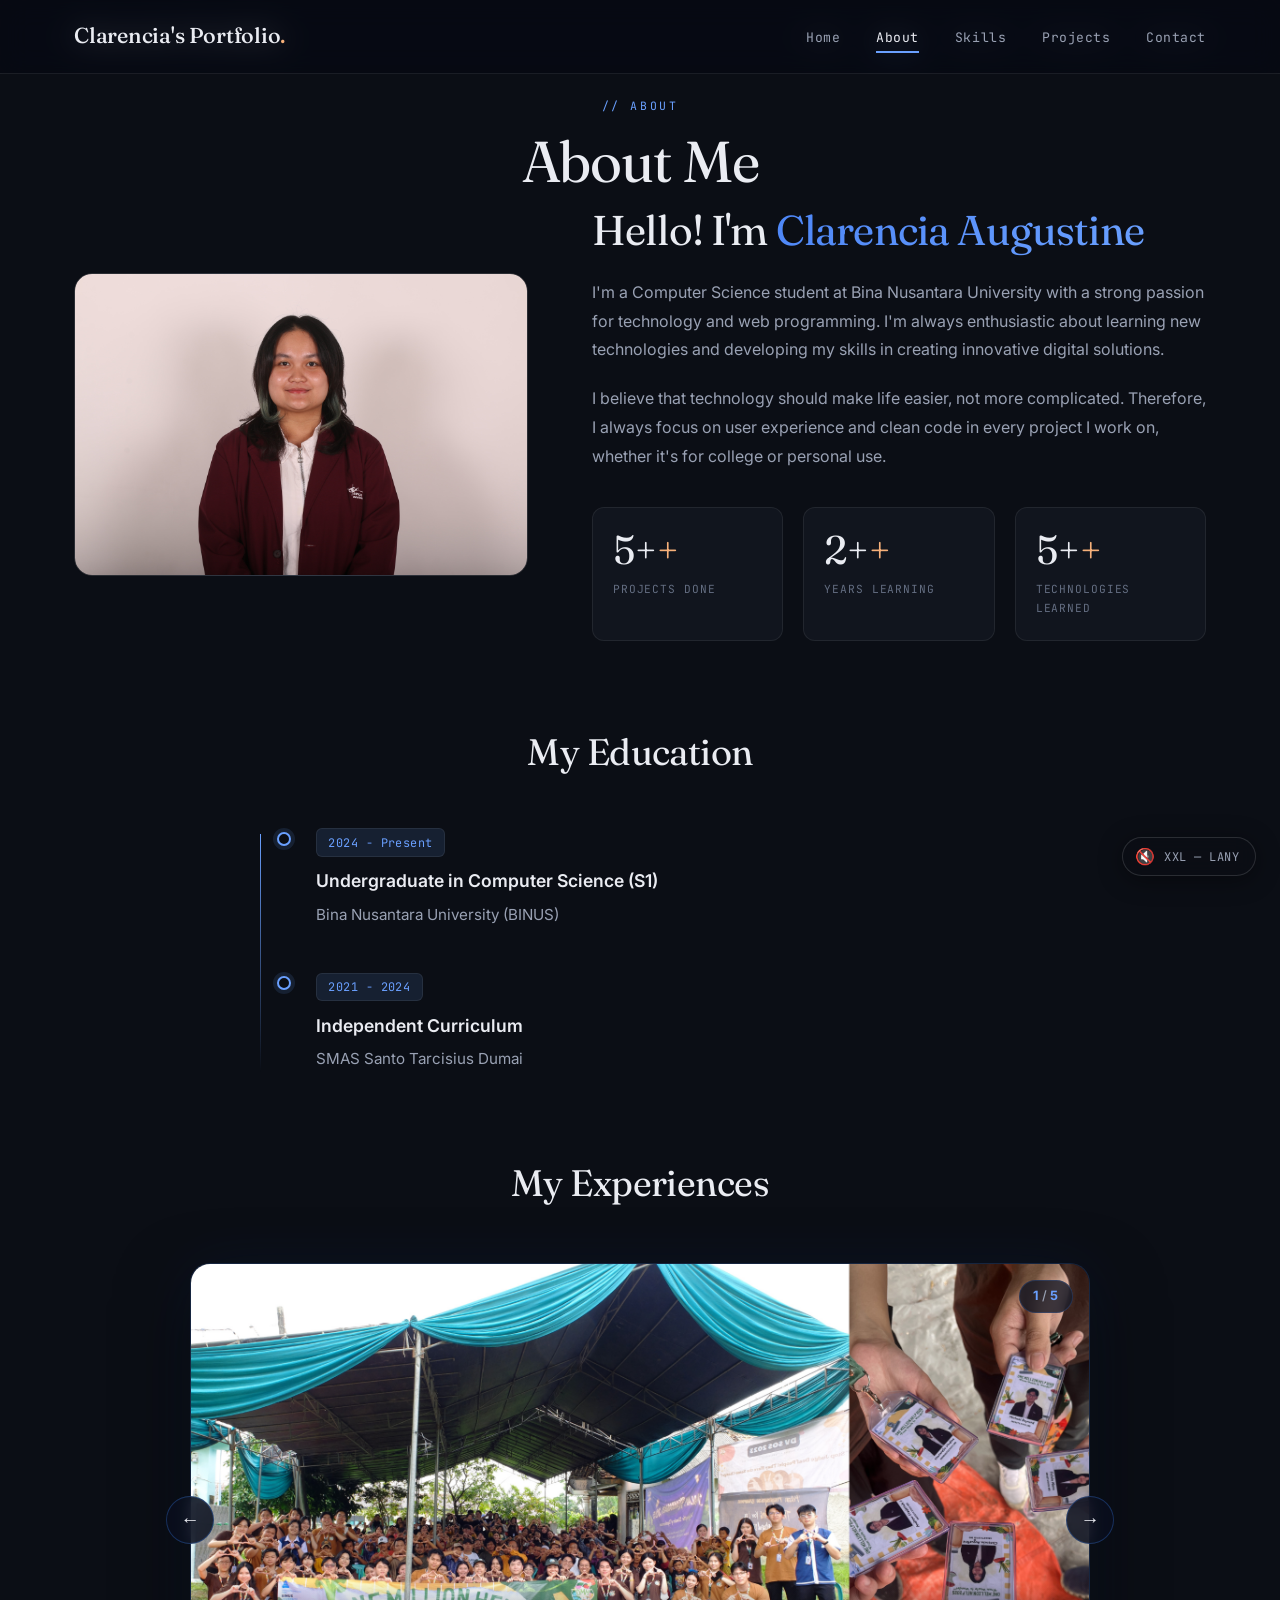
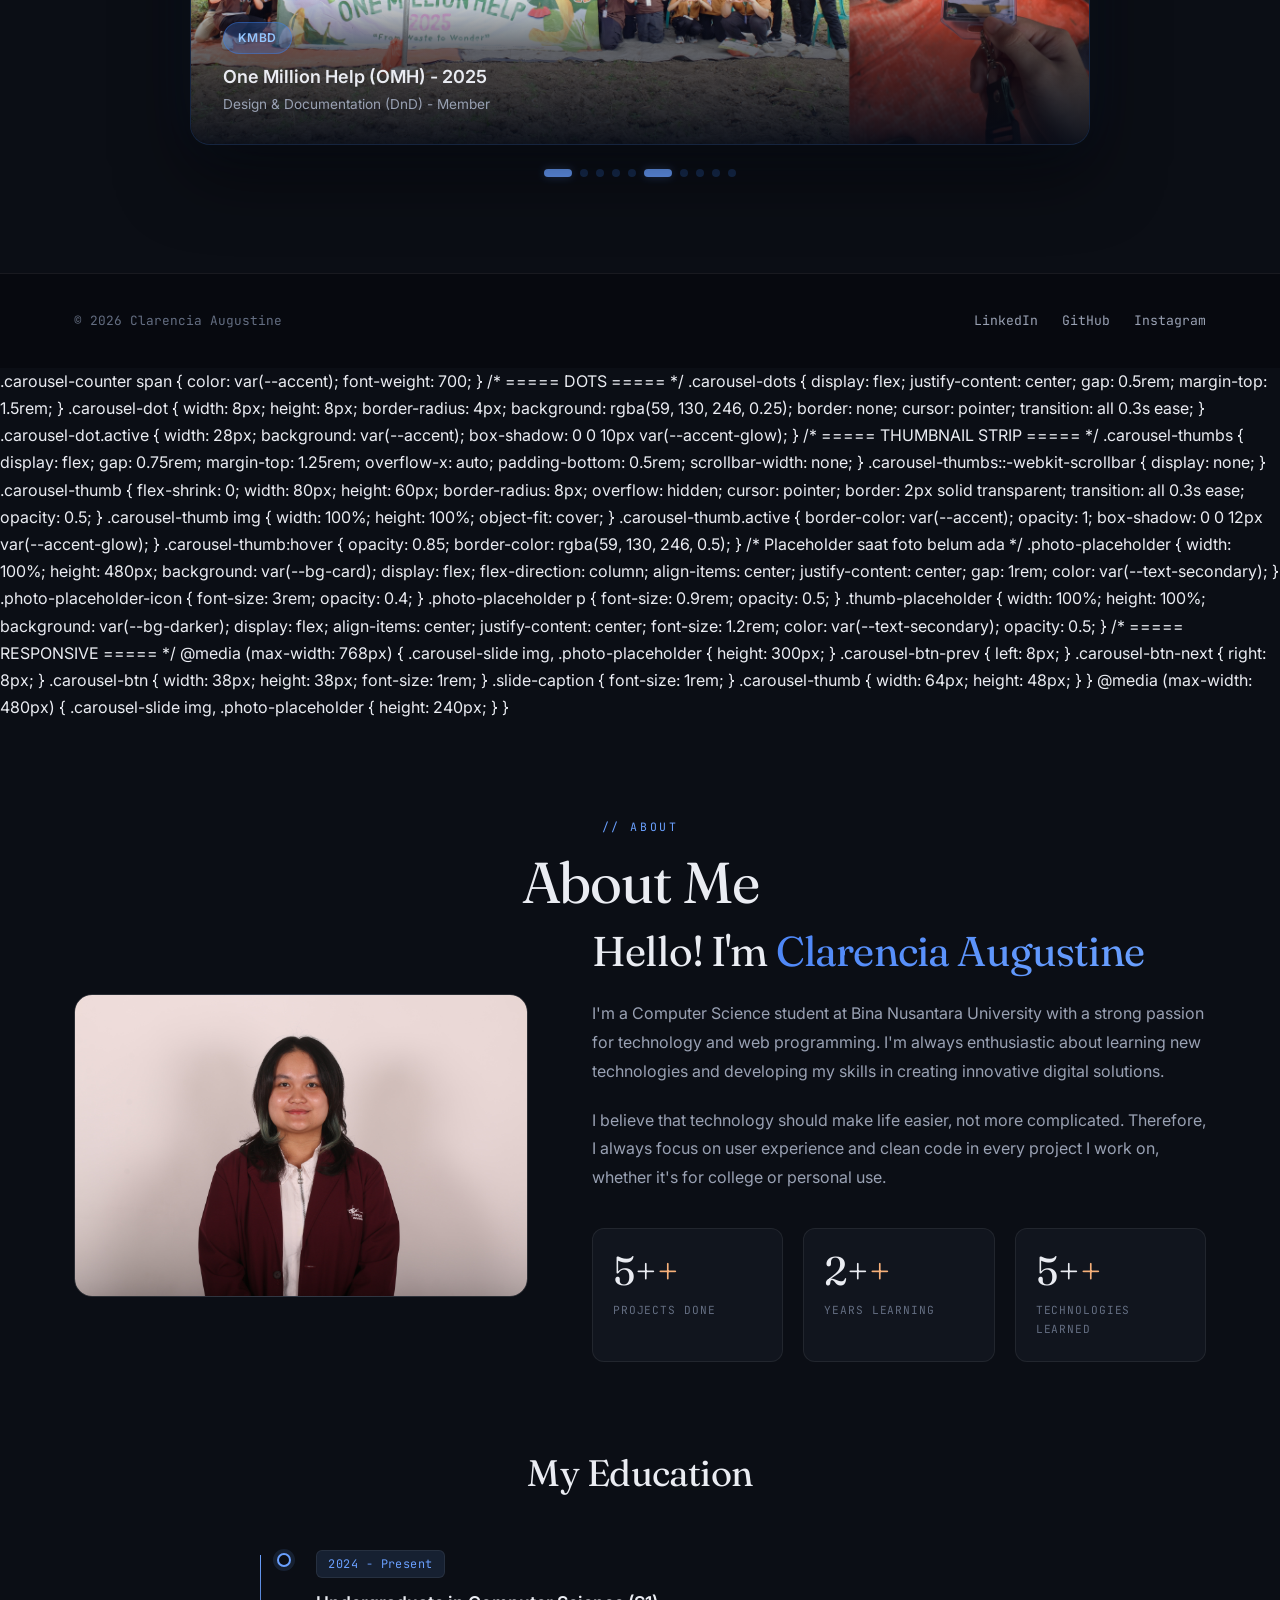
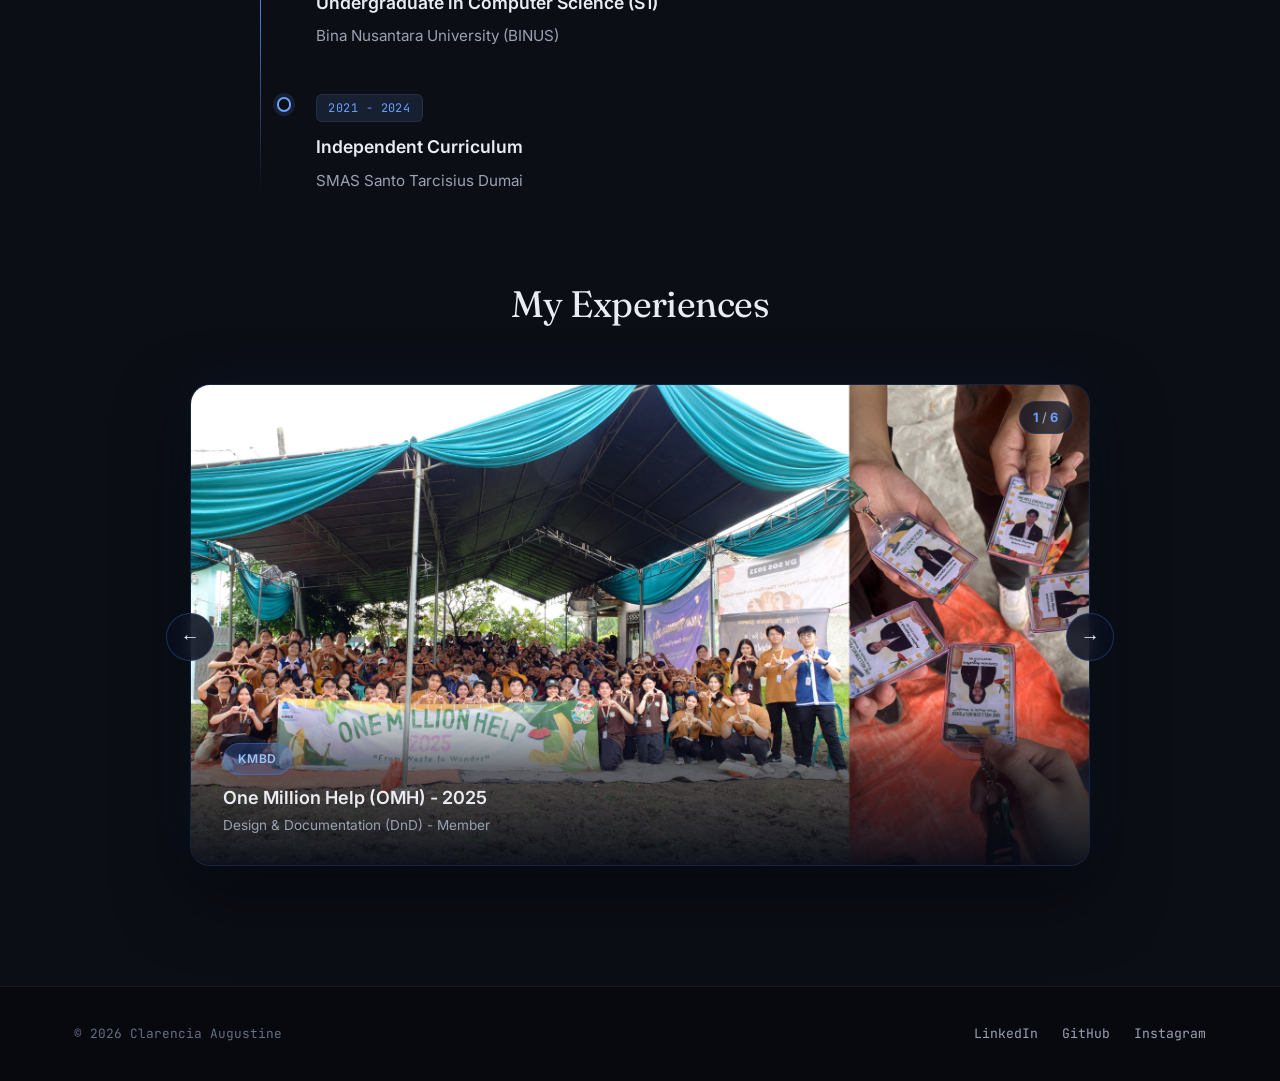
==== commit 0a92764c: "Update about.html" ====
--- a/about.html
+++ b/about.html
@@ -481,6 +481,323 @@
     </footer>
 
     <script src="script.js"></script>
+</body>
+</html>
+
+        .carousel-counter span {
+            color: var(--accent);
+            font-weight: 700;
+        }
+
+        /* ===== DOTS ===== */
+        .carousel-dots {
+            display: flex;
+            justify-content: center;
+            gap: 0.5rem;
+            margin-top: 1.5rem;
+        }
+
+        .carousel-dot {
+            width: 8px;
+            height: 8px;
+            border-radius: 4px;
+            background: rgba(59, 130, 246, 0.25);
+            border: none;
+            cursor: pointer;
+            transition: all 0.3s ease;
+        }
+
+        .carousel-dot.active {
+            width: 28px;
+            background: var(--accent);
+            box-shadow: 0 0 10px var(--accent-glow);
+        }
+
+        /* ===== THUMBNAIL STRIP ===== */
+        .carousel-thumbs {
+            display: flex;
+            gap: 0.75rem;
+            margin-top: 1.25rem;
+            overflow-x: auto;
+            padding-bottom: 0.5rem;
+            scrollbar-width: none;
+        }
+
+        .carousel-thumbs::-webkit-scrollbar { display: none; }
+
+        .carousel-thumb {
+            flex-shrink: 0;
+            width: 80px;
+            height: 60px;
+            border-radius: 8px;
+            overflow: hidden;
+            cursor: pointer;
+            border: 2px solid transparent;
+            transition: all 0.3s ease;
+            opacity: 0.5;
+        }
+
+        .carousel-thumb img {
+            width: 100%;
+            height: 100%;
+            object-fit: cover;
+        }
+
+        .carousel-thumb.active {
+            border-color: var(--accent);
+            opacity: 1;
+            box-shadow: 0 0 12px var(--accent-glow);
+        }
+
+        .carousel-thumb:hover {
+            opacity: 0.85;
+            border-color: rgba(59, 130, 246, 0.5);
+        }
+
+        /* Placeholder saat foto belum ada */
+        .photo-placeholder {
+            width: 100%;
+            height: 480px;
+            background: var(--bg-card);
+            display: flex;
+            flex-direction: column;
+            align-items: center;
+            justify-content: center;
+            gap: 1rem;
+            color: var(--text-secondary);
+        }
+
+        .photo-placeholder-icon {
+            font-size: 3rem;
+            opacity: 0.4;
+        }
+
+        .photo-placeholder p {
+            font-size: 0.9rem;
+            opacity: 0.5;
+        }
+
+        .thumb-placeholder {
+            width: 100%;
+            height: 100%;
+            background: var(--bg-darker);
+            display: flex;
+            align-items: center;
+            justify-content: center;
+            font-size: 1.2rem;
+            color: var(--text-secondary);
+            opacity: 0.5;
+        }
+
+        /* ===== RESPONSIVE ===== */
+        @media (max-width: 768px) {
+            .carousel-slide img,
+            .photo-placeholder { height: 300px; }
+
+            .carousel-btn-prev { left: 8px; }
+            .carousel-btn-next { right: 8px; }
+
+            .carousel-btn {
+                width: 38px;
+                height: 38px;
+                font-size: 1rem;
+            }
+
+            .slide-caption { font-size: 1rem; }
+
+            .carousel-thumb {
+                width: 64px;
+                height: 48px;
+            }
+        }
+
+        @media (max-width: 480px) {
+            .carousel-slide img,
+            .photo-placeholder { height: 240px; }
+        }
+    </style>
+</head>
+<body>
+    <!-- Navigation -->
+    <nav class="navbar">
+        <div class="nav-container">
+            <div class="logo">
+                <span class="logo-text">Clarencia's Portfolio</span>
+            </div>
+            <ul class="nav-menu">
+                <li><a href="index.html" class="nav-link">Home</a></li>
+                <li><a href="about.html" class="nav-link active">About</a></li>
+                <li><a href="skills.html" class="nav-link">Skills</a></li>
+                <li><a href="projects.html" class="nav-link">Projects</a></li>
+                <li><a href="contact.html" class="nav-link">Contact</a></li>
+            </ul>
+            <div class="hamburger">
+                <span></span>
+                <span></span>
+                <span></span>
+            </div>
+        </div>
+    </nav>
+
+    <!-- About Section -->
+    <section class="about-section">
+        <div class="container">
+            <span class="eyebrow eyebrow-center">// about</span>
+            <h1 class="page-title fade-in">About Me</h1>
+
+            <div class="about-content">
+                <div class="about-image-wrapper fade-in-left">
+                    <div class="about-image">
+                        <img src="Asset/Clarence.JPG" alt="Clarence Profile Photo" class="profile-photo">
+                        <div class="image-glow"></div>
+                    </div>
+                </div>
+
+                <div class="about-text fade-in-right">
+                    <h2 class="about-heading">Hello! I'm <span class="about-name-highlight">Clarencia Augustine</span></h2>
+                    <p>I'm a Computer Science student at Bina Nusantara University with a strong passion for technology and web programming.
+                        I'm always enthusiastic about learning new technologies and developing my skills in creating innovative digital solutions.</p>
+
+                    <p>I believe that technology should make life easier, not more complicated. Therefore, I always focus on user experience
+                        and clean code in every project I work on, whether it's for college or personal use.</p>
+
+                    <div class="about-stats">
+                        <div class="stat-item">
+                            <div class="stat-number">5+</div>
+                            <div class="stat-label">Projects Done</div>
+                        </div>
+                        <div class="stat-item">
+                            <div class="stat-number">2+</div>
+                            <div class="stat-label">Years Learning</div>
+                        </div>
+                        <div class="stat-item">
+                            <div class="stat-number">5+</div>
+                            <div class="stat-label">Technologies Learned</div>
+                        </div>
+                    </div>
+                </div>
+            </div>
+
+            <!-- Education Timeline -->
+            <div class="timeline-section">
+                <h2 class="section-title">My Education</h2>
+                <div class="timeline">
+                    <div class="timeline-item slide-up">
+                        <div class="timeline-dot"></div>
+                        <div class="timeline-content">
+                            <span class="timeline-date">2024 - Present</span>
+                            <h3>Undergraduate in Computer Science (S1)</h3>
+                            <p>Bina Nusantara University (BINUS)</p>
+                        </div>
+                    </div>
+                    <div class="timeline-item slide-up" style="animation-delay: 0.2s;">
+                        <div class="timeline-dot"></div>
+                        <div class="timeline-content">
+                            <span class="timeline-date">2021 - 2024</span>
+                            <h3>Independent Curriculum</h3>
+                            <p>SMAS Santo Tarcisius Dumai</p>
+                        </div>
+                    </div>
+                </div>
+            </div>
+
+            <!-- ===== ORGANIZATION GALLERY ===== -->
+            <div class="org-gallery-section slide-up">
+                <h2 class="section-title">My Experiences</h2>
+                <p class="org-gallery-subtitle"></p>
+
+                <div class="carousel-wrapper">
+                    <!-- Main Carousel -->
+                    <div class="carousel-track-container">
+                        <!-- Counter -->
+                        <div class="carousel-counter">
+                            <span id="currentSlide">1</span> / <span id="totalSlides">6</span>
+                        </div>
+
+                        <div class="carousel-track" id="carouselTrack">
+
+                            <!-- SLIDE 1 - KMBD -->
+                            <div class="carousel-slide">
+                                <img src="Asset/OMH.png" alt="KMBD - OMH 2025">
+                                <div class="slide-overlay">
+                                    <div class="slide-org-badge badge-kmbd">KMBD</div>
+                                    <p class="slide-caption">One Million Help (OMH) - 2025</p>
+                                    <p class="slide-caption-sub">Design & Documentation (DnD) - Member</p>
+                                </div>
+                            </div>
+
+                            <!-- SLIDE 2 - KMBD -->
+                            <div class="carousel-slide">
+                                <img src="Asset/Makrab2026.png" alt="KMBD - Makrab 2026">
+                                <div class="slide-overlay">
+                                    <div class="slide-org-badge badge-kmbd">KMBD</div>
+                                    <p class="slide-caption">Malam Keakraban - 2026</p>
+                                    <p class="slide-caption-sub">Design & Documentation (DnD) - Member</p>
+                                </div>
+                            </div>
+
+                            <!-- SLIDE 3 - KMBD -->
+                            <div class="carousel-slide">
+                                <img src="Asset/Yearbook.png" alt="Yearbook">
+                                <div class="slide-overlay">
+                                    <div class="slide-org-badge badge-kmbd">KMBD</div>
+                                    <p class="slide-caption">Yearbook - 2025</p>
+                                    <p class="slide-caption-sub">Design & Documentation (DnD) - Coordinator</p>
+                                </div>
+                            </div>
+
+                            <!-- SLIDE 4 - BNCC -->
+                            <div class="carousel-slide">
+                                <img src="Asset/FreshmenPartner.png" alt="Freshmen Partner">
+                                <div class="slide-overlay">
+                                    <div class="slide-org-badge badge-bncc">BINUS</div>
+                                    <p class="slide-caption">Freshmen Partner (FP)</p>
+                                    <p class="slide-caption-sub">Sept 2025 - June 2026</p>
+                                </div>
+                            </div>
+
+                            <!-- SLIDE 5 - Blu Ambassador -->
+                            <div class="carousel-slide">
+                                <img src="Asset/BluAmbassador.png" alt="Blu Ambassador">
+                                <div class="slide-overlay">
+                                    <div class="slide-org-badge badge-intern">Ambassador</div>
+                                    <p class="slide-caption">Blu Ambassador</p>
+                                    <p class="slide-caption-sub">Blu by BCA Digital</p>
+                                </div>
+                            </div>
+
+
+                        </div><!-- end carousel-track -->
+                    </div><!-- end carousel-track-container -->
+
+                    <!-- Prev / Next buttons -->
+                    <button class="carousel-btn carousel-btn-prev" id="prevBtn" aria-label="Previous">&#8592;</button>
+                    <button class="carousel-btn carousel-btn-next" id="nextBtn" aria-label="Next">&#8594;</button>
+
+                    <!-- Dots -->
+                    <div class="carousel-dots" id="carouselDots"></div>
+
+
+                </div>
+            </div>
+            <!-- end org-gallery-section -->
+
+        </div>
+    </section>
+
+    <!-- Footer -->
+    <footer class="footer">
+        <div class="container">
+            <p>&copy; 2026 Clarencia Augustine</p>
+            <div class="social-links">
+                <a href="https://www.linkedin.com/in/clarenciaaugustine/" class="social-link">LinkedIn</a>
+                <a href="https://github.com/ClarenciaAugustine-code" class="social-link">GitHub</a>
+                <a href="https://www.instagram.com/clarenciaaugustinee/" class="social-link">Instagram</a>
+            </div>
+        </div>
+    </footer>
+
+    <script src="script.js"></script>
     <script>
     // ===== CAROUSEL =====
     (function() {
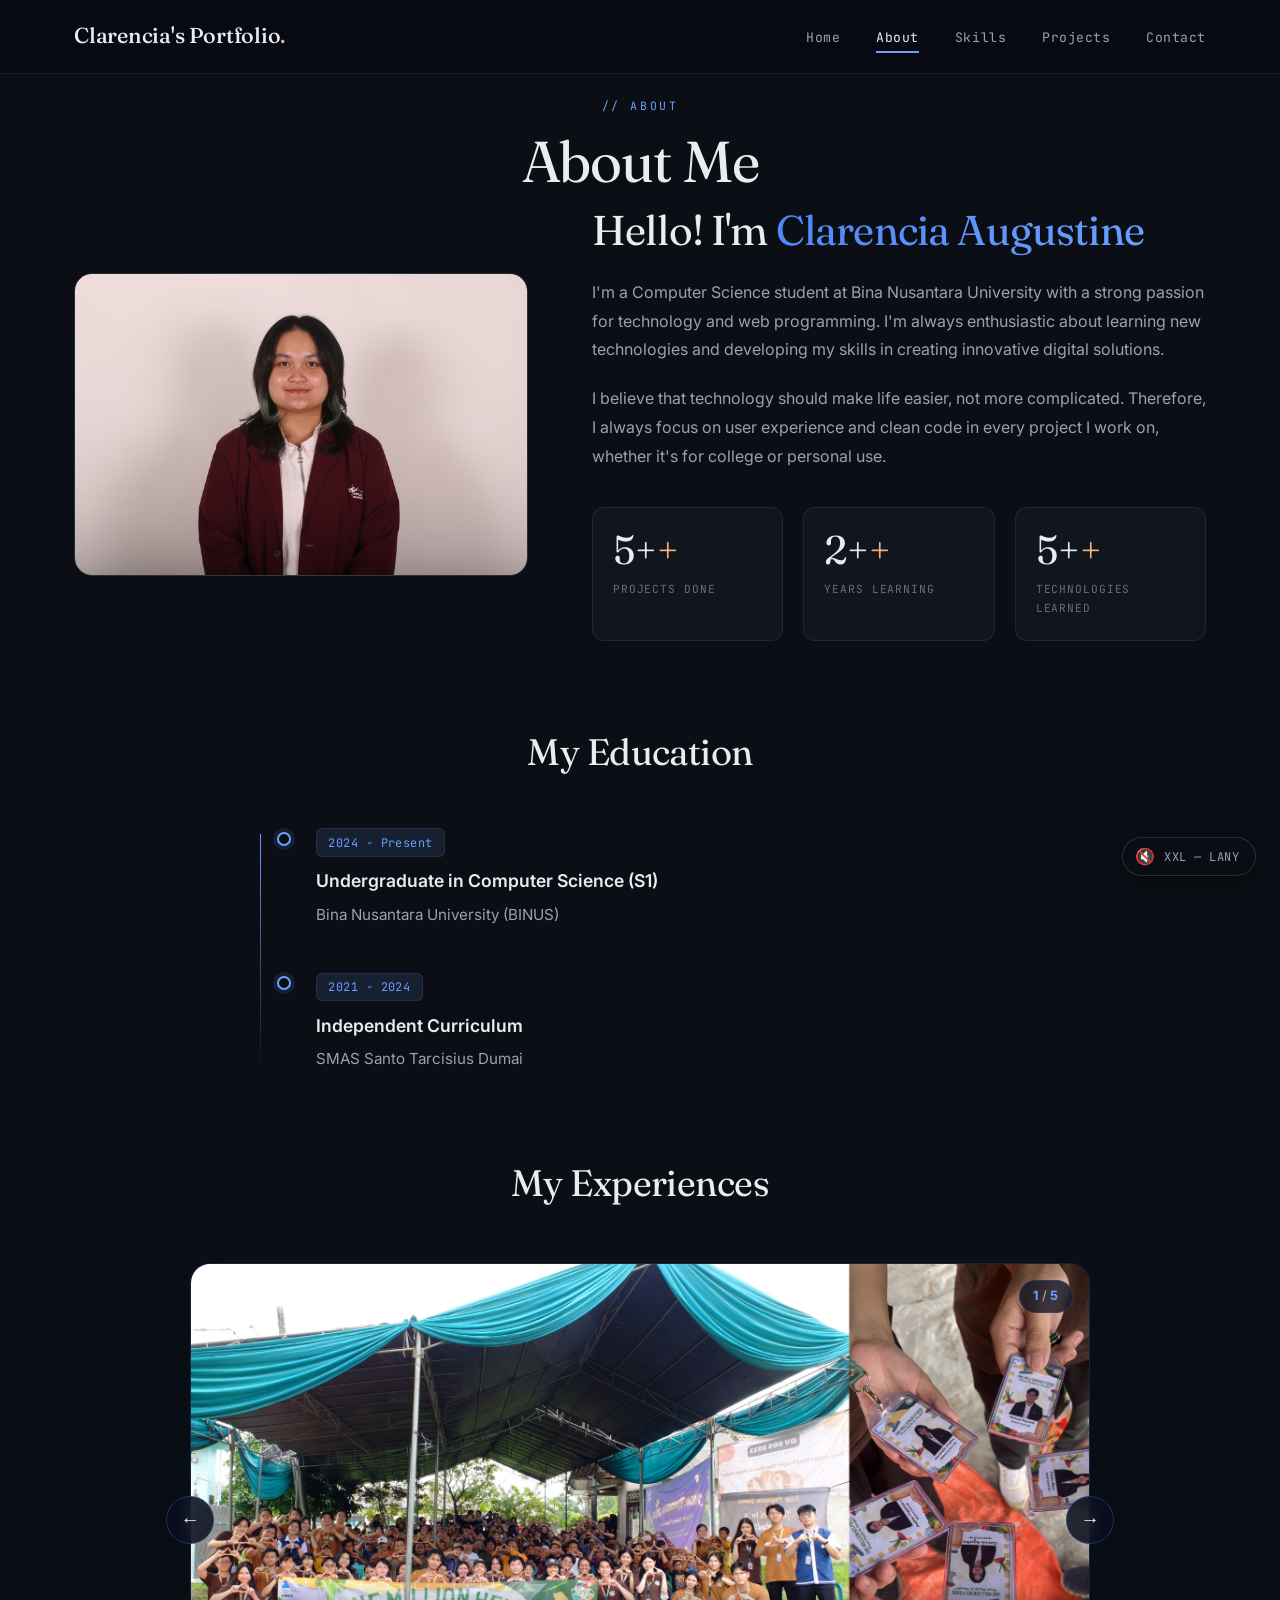
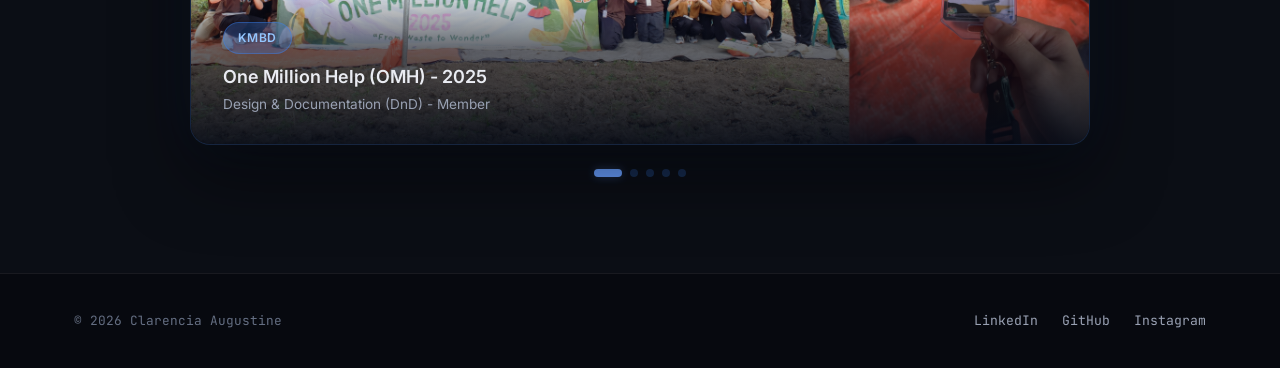
==== commit 939a7d02: "Add files via upload" ====
--- a/about.html
+++ b/about.html
@@ -483,396 +483,3 @@
     <script src="script.js"></script>
 </body>
 </html>
-
-        .carousel-counter span {
-            color: var(--accent);
-            font-weight: 700;
-        }
-
-        /* ===== DOTS ===== */
-        .carousel-dots {
-            display: flex;
-            justify-content: center;
-            gap: 0.5rem;
-            margin-top: 1.5rem;
-        }
-
-        .carousel-dot {
-            width: 8px;
-            height: 8px;
-            border-radius: 4px;
-            background: rgba(59, 130, 246, 0.25);
-            border: none;
-            cursor: pointer;
-            transition: all 0.3s ease;
-        }
-
-        .carousel-dot.active {
-            width: 28px;
-            background: var(--accent);
-            box-shadow: 0 0 10px var(--accent-glow);
-        }
-
-        /* ===== THUMBNAIL STRIP ===== */
-        .carousel-thumbs {
-            display: flex;
-            gap: 0.75rem;
-            margin-top: 1.25rem;
-            overflow-x: auto;
-            padding-bottom: 0.5rem;
-            scrollbar-width: none;
-        }
-
-        .carousel-thumbs::-webkit-scrollbar { display: none; }
-
-        .carousel-thumb {
-            flex-shrink: 0;
-            width: 80px;
-            height: 60px;
-            border-radius: 8px;
-            overflow: hidden;
-            cursor: pointer;
-            border: 2px solid transparent;
-            transition: all 0.3s ease;
-            opacity: 0.5;
-        }
-
-        .carousel-thumb img {
-            width: 100%;
-            height: 100%;
-            object-fit: cover;
-        }
-
-        .carousel-thumb.active {
-            border-color: var(--accent);
-            opacity: 1;
-            box-shadow: 0 0 12px var(--accent-glow);
-        }
-
-        .carousel-thumb:hover {
-            opacity: 0.85;
-            border-color: rgba(59, 130, 246, 0.5);
-        }
-
-        /* Placeholder saat foto belum ada */
-        .photo-placeholder {
-            width: 100%;
-            height: 480px;
-            background: var(--bg-card);
-            display: flex;
-            flex-direction: column;
-            align-items: center;
-            justify-content: center;
-            gap: 1rem;
-            color: var(--text-secondary);
-        }
-
-        .photo-placeholder-icon {
-            font-size: 3rem;
-            opacity: 0.4;
-        }
-
-        .photo-placeholder p {
-            font-size: 0.9rem;
-            opacity: 0.5;
-        }
-
-        .thumb-placeholder {
-            width: 100%;
-            height: 100%;
-            background: var(--bg-darker);
-            display: flex;
-            align-items: center;
-            justify-content: center;
-            font-size: 1.2rem;
-            color: var(--text-secondary);
-            opacity: 0.5;
-        }
-
-        /* ===== RESPONSIVE ===== */
-        @media (max-width: 768px) {
-            .carousel-slide img,
-            .photo-placeholder { height: 300px; }
-
-            .carousel-btn-prev { left: 8px; }
-            .carousel-btn-next { right: 8px; }
-
-            .carousel-btn {
-                width: 38px;
-                height: 38px;
-                font-size: 1rem;
-            }
-
-            .slide-caption { font-size: 1rem; }
-
-            .carousel-thumb {
-                width: 64px;
-                height: 48px;
-            }
-        }
-
-        @media (max-width: 480px) {
-            .carousel-slide img,
-            .photo-placeholder { height: 240px; }
-        }
-    </style>
-</head>
-<body>
-    <!-- Navigation -->
-    <nav class="navbar">
-        <div class="nav-container">
-            <div class="logo">
-                <span class="logo-text">Clarencia's Portfolio</span>
-            </div>
-            <ul class="nav-menu">
-                <li><a href="index.html" class="nav-link">Home</a></li>
-                <li><a href="about.html" class="nav-link active">About</a></li>
-                <li><a href="skills.html" class="nav-link">Skills</a></li>
-                <li><a href="projects.html" class="nav-link">Projects</a></li>
-                <li><a href="contact.html" class="nav-link">Contact</a></li>
-            </ul>
-            <div class="hamburger">
-                <span></span>
-                <span></span>
-                <span></span>
-            </div>
-        </div>
-    </nav>
-
-    <!-- About Section -->
-    <section class="about-section">
-        <div class="container">
-            <span class="eyebrow eyebrow-center">// about</span>
-            <h1 class="page-title fade-in">About Me</h1>
-
-            <div class="about-content">
-                <div class="about-image-wrapper fade-in-left">
-                    <div class="about-image">
-                        <img src="Asset/Clarence.JPG" alt="Clarence Profile Photo" class="profile-photo">
-                        <div class="image-glow"></div>
-                    </div>
-                </div>
-
-                <div class="about-text fade-in-right">
-                    <h2 class="about-heading">Hello! I'm <span class="about-name-highlight">Clarencia Augustine</span></h2>
-                    <p>I'm a Computer Science student at Bina Nusantara University with a strong passion for technology and web programming.
-                        I'm always enthusiastic about learning new technologies and developing my skills in creating innovative digital solutions.</p>
-
-                    <p>I believe that technology should make life easier, not more complicated. Therefore, I always focus on user experience
-                        and clean code in every project I work on, whether it's for college or personal use.</p>
-
-                    <div class="about-stats">
-                        <div class="stat-item">
-                            <div class="stat-number">5+</div>
-                            <div class="stat-label">Projects Done</div>
-                        </div>
-                        <div class="stat-item">
-                            <div class="stat-number">2+</div>
-                            <div class="stat-label">Years Learning</div>
-                        </div>
-                        <div class="stat-item">
-                            <div class="stat-number">5+</div>
-                            <div class="stat-label">Technologies Learned</div>
-                        </div>
-                    </div>
-                </div>
-            </div>
-
-            <!-- Education Timeline -->
-            <div class="timeline-section">
-                <h2 class="section-title">My Education</h2>
-                <div class="timeline">
-                    <div class="timeline-item slide-up">
-                        <div class="timeline-dot"></div>
-                        <div class="timeline-content">
-                            <span class="timeline-date">2024 - Present</span>
-                            <h3>Undergraduate in Computer Science (S1)</h3>
-                            <p>Bina Nusantara University (BINUS)</p>
-                        </div>
-                    </div>
-                    <div class="timeline-item slide-up" style="animation-delay: 0.2s;">
-                        <div class="timeline-dot"></div>
-                        <div class="timeline-content">
-                            <span class="timeline-date">2021 - 2024</span>
-                            <h3>Independent Curriculum</h3>
-                            <p>SMAS Santo Tarcisius Dumai</p>
-                        </div>
-                    </div>
-                </div>
-            </div>
-
-            <!-- ===== ORGANIZATION GALLERY ===== -->
-            <div class="org-gallery-section slide-up">
-                <h2 class="section-title">My Experiences</h2>
-                <p class="org-gallery-subtitle"></p>
-
-                <div class="carousel-wrapper">
-                    <!-- Main Carousel -->
-                    <div class="carousel-track-container">
-                        <!-- Counter -->
-                        <div class="carousel-counter">
-                            <span id="currentSlide">1</span> / <span id="totalSlides">6</span>
-                        </div>
-
-                        <div class="carousel-track" id="carouselTrack">
-
-                            <!-- SLIDE 1 - KMBD -->
-                            <div class="carousel-slide">
-                                <img src="Asset/OMH.png" alt="KMBD - OMH 2025">
-                                <div class="slide-overlay">
-                                    <div class="slide-org-badge badge-kmbd">KMBD</div>
-                                    <p class="slide-caption">One Million Help (OMH) - 2025</p>
-                                    <p class="slide-caption-sub">Design & Documentation (DnD) - Member</p>
-                                </div>
-                            </div>
-
-                            <!-- SLIDE 2 - KMBD -->
-                            <div class="carousel-slide">
-                                <img src="Asset/Makrab2026.png" alt="KMBD - Makrab 2026">
-                                <div class="slide-overlay">
-                                    <div class="slide-org-badge badge-kmbd">KMBD</div>
-                                    <p class="slide-caption">Malam Keakraban - 2026</p>
-                                    <p class="slide-caption-sub">Design & Documentation (DnD) - Member</p>
-                                </div>
-                            </div>
-
-                            <!-- SLIDE 3 - KMBD -->
-                            <div class="carousel-slide">
-                                <img src="Asset/Yearbook.png" alt="Yearbook">
-                                <div class="slide-overlay">
-                                    <div class="slide-org-badge badge-kmbd">KMBD</div>
-                                    <p class="slide-caption">Yearbook - 2025</p>
-                                    <p class="slide-caption-sub">Design & Documentation (DnD) - Coordinator</p>
-                                </div>
-                            </div>
-
-                            <!-- SLIDE 4 - BNCC -->
-                            <div class="carousel-slide">
-                                <img src="Asset/FreshmenPartner.png" alt="Freshmen Partner">
-                                <div class="slide-overlay">
-                                    <div class="slide-org-badge badge-bncc">BINUS</div>
-                                    <p class="slide-caption">Freshmen Partner (FP)</p>
-                                    <p class="slide-caption-sub">Sept 2025 - June 2026</p>
-                                </div>
-                            </div>
-
-                            <!-- SLIDE 5 - Blu Ambassador -->
-                            <div class="carousel-slide">
-                                <img src="Asset/BluAmbassador.png" alt="Blu Ambassador">
-                                <div class="slide-overlay">
-                                    <div class="slide-org-badge badge-intern">Ambassador</div>
-                                    <p class="slide-caption">Blu Ambassador</p>
-                                    <p class="slide-caption-sub">Blu by BCA Digital</p>
-                                </div>
-                            </div>
-
-
-                        </div><!-- end carousel-track -->
-                    </div><!-- end carousel-track-container -->
-
-                    <!-- Prev / Next buttons -->
-                    <button class="carousel-btn carousel-btn-prev" id="prevBtn" aria-label="Previous">&#8592;</button>
-                    <button class="carousel-btn carousel-btn-next" id="nextBtn" aria-label="Next">&#8594;</button>
-
-                    <!-- Dots -->
-                    <div class="carousel-dots" id="carouselDots"></div>
-
-
-                </div>
-            </div>
-            <!-- end org-gallery-section -->
-
-        </div>
-    </section>
-
-    <!-- Footer -->
-    <footer class="footer">
-        <div class="container">
-            <p>&copy; 2026 Clarencia Augustine</p>
-            <div class="social-links">
-                <a href="https://www.linkedin.com/in/clarenciaaugustine/" class="social-link">LinkedIn</a>
-                <a href="https://github.com/ClarenciaAugustine-code" class="social-link">GitHub</a>
-                <a href="https://www.instagram.com/clarenciaaugustinee/" class="social-link">Instagram</a>
-            </div>
-        </div>
-    </footer>
-
-    <script src="script.js"></script>
-    <script>
-    // ===== CAROUSEL =====
-    (function() {
-        const track       = document.getElementById('carouselTrack');
-        const dotsEl      = document.getElementById('carouselDots');
-        const prevBtn     = document.getElementById('prevBtn');
-        const nextBtn     = document.getElementById('nextBtn');
-        const currentEl   = document.getElementById('currentSlide');
-        const totalEl     = document.getElementById('totalSlides');
-
-        const slides      = track.querySelectorAll('.carousel-slide');
-        const total       = slides.length;
-        let current       = 0;
-        let autoTimer     = null;
-
-        totalEl.textContent = total;
-
-        // Data thumbnail tidak dipakai lagi
-
-        // Build dots
-        slides.forEach((_, i) => {
-            const dot = document.createElement('button');
-            dot.className = 'carousel-dot' + (i === 0 ? ' active' : '');
-            dot.setAttribute('aria-label', 'Slide ' + (i + 1));
-            dot.addEventListener('click', () => goTo(i));
-            dotsEl.appendChild(dot);
-        });
-
-
-
-        function goTo(index) {
-            current = (index + total) % total;
-            track.style.transform = `translateX(-${current * 100}%)`;
-            currentEl.textContent  = current + 1;
-
-            // Update dots
-            dotsEl.querySelectorAll('.carousel-dot').forEach((d, i) => {
-                d.classList.toggle('active', i === current);
-            });
-
-            // Scroll active thumb into view — tidak dipakai
-
-            resetAuto();
-        }
-
-        function next() { goTo(current + 1); }
-        function prev() { goTo(current - 1); }
-
-        nextBtn.addEventListener('click', next);
-        prevBtn.addEventListener('click', prev);
-
-        // Auto-play setiap 4 detik
-        function startAuto() { autoTimer = setInterval(next, 4000); }
-        function resetAuto()  { clearInterval(autoTimer); startAuto(); }
-
-        startAuto();
-
-        // Pause saat hover
-        track.closest('.carousel-track-container').addEventListener('mouseenter', () => clearInterval(autoTimer));
-        track.closest('.carousel-track-container').addEventListener('mouseleave', startAuto);
-
-        // Swipe support mobile
-        let startX = 0;
-        track.addEventListener('touchstart', e => { startX = e.touches[0].clientX; }, { passive: true });
-        track.addEventListener('touchend',   e => {
-            const diff = startX - e.changedTouches[0].clientX;
-            if (Math.abs(diff) > 40) diff > 0 ? next() : prev();
-        });
-
-        // Keyboard
-        document.addEventListener('keydown', e => {
-            if (e.key === 'ArrowLeft')  prev();
-            if (e.key === 'ArrowRight') next();
-        });
-    })();
-    </script>
-</body>
-</html>
